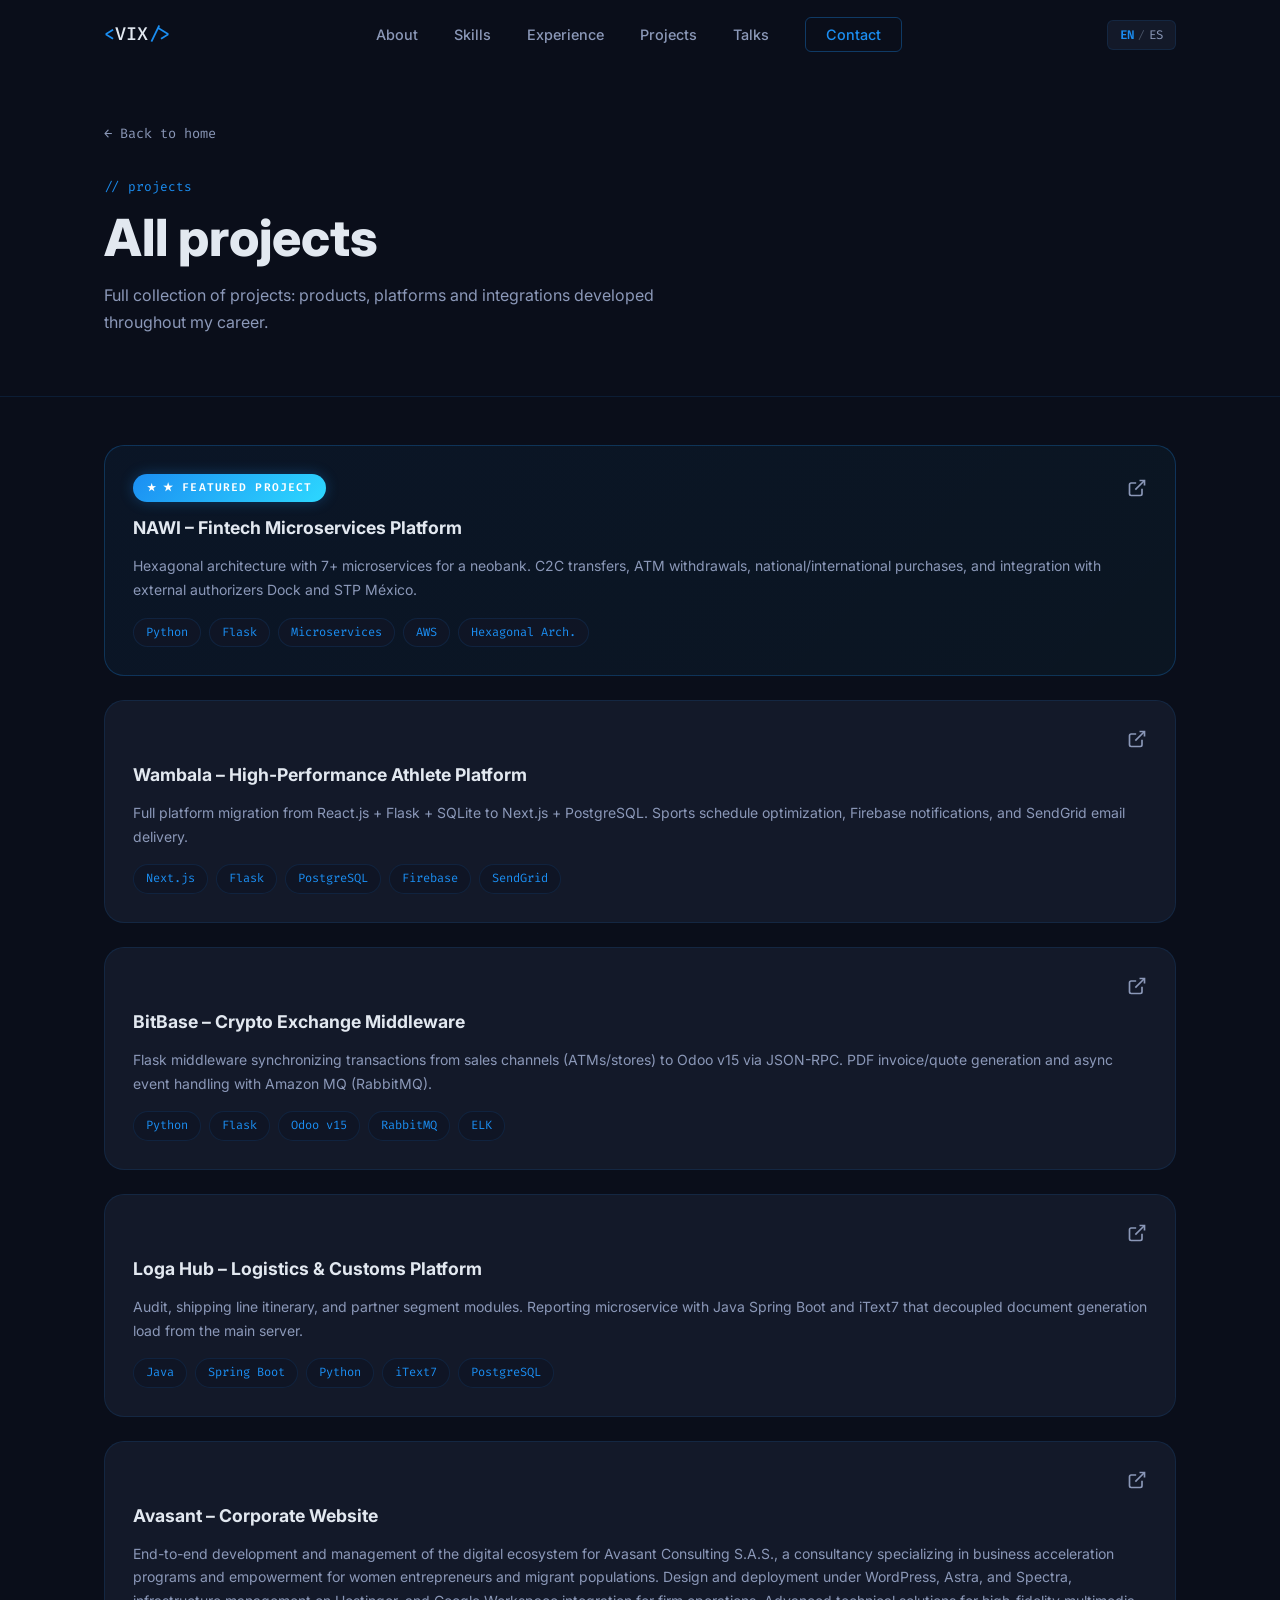
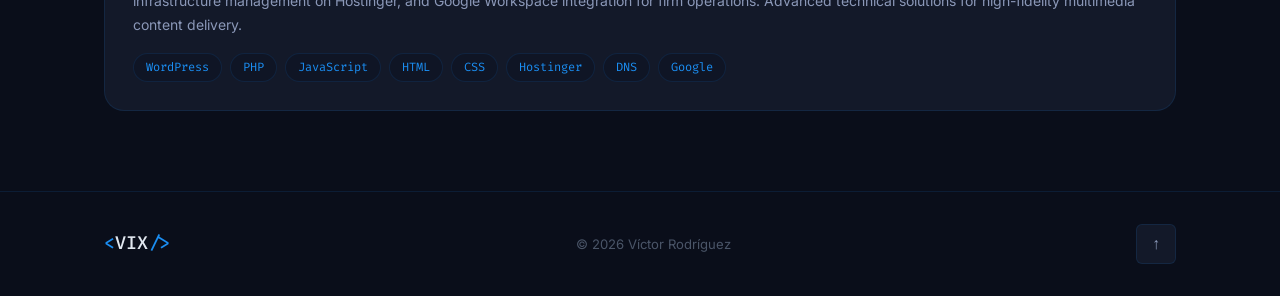
==== projects.html @ 9f574805 "add: Project - Avasant Consulting" ====
<!DOCTYPE html>
<html lang="es">
<head>
  <meta charset="UTF-8" />
  <meta name="viewport" content="width=device-width, initial-scale=1.0" />
  <meta name="description" content="Todos los proyectos de Víctor Rodríguez Cabrera – plataformas, integraciones y productos desarrollados a lo largo de su carrera." />
  <title>Proyectos | Víctor Rodríguez</title>
  <link rel="stylesheet" href="styles.css" />
  <link rel="preconnect" href="https://fonts.googleapis.com" />
  <link rel="preconnect" href="https://fonts.gstatic.com" crossorigin />
  <link href="https://fonts.googleapis.com/css2?family=Inter:wght@300;400;500;600;700;800&family=Fira+Code:wght@400;500&display=swap" rel="stylesheet" />
</head>
<body>

  <!-- ═══════════════════════════ NAV ═══════════════════════════ -->
  <nav class="nav" id="nav">
    <div class="nav__container">
      <a href="index.html" class="nav__logo">
        <span class="nav__logo-bracket">&lt;</span>VIX<span class="nav__logo-bracket">/&gt;</span>
      </a>
      <ul class="nav__links" id="navLinks">
        <li><a href="index.html#about"      class="nav__link" data-i18n="nav.about">Sobre mí</a></li>
        <li><a href="index.html#skills"     class="nav__link" data-i18n="nav.skills">Habilidades</a></li>
        <li><a href="index.html#experience" class="nav__link" data-i18n="nav.experience">Experiencia</a></li>
        <li><a href="index.html#projects"   class="nav__link" data-i18n="nav.projects">Proyectos</a></li>
        <li><a href="talks.html"            class="nav__link" data-i18n="nav.talks">Charlas</a></li>
        <li><a href="index.html#contact"    class="nav__link nav__link--cta" data-i18n="nav.contact">Contacto</a></li>
      </ul>
      <div class="nav__right">
        <button class="lang-switcher" id="langSwitcher" aria-label="Switch language">
          <span class="lang-current">ES</span>
          <span class="lang-divider">/</span>
          <span class="lang-alt">EN</span>
        </button>
        <button class="nav__toggle" id="navToggle" aria-label="Toggle menu">
          <span></span><span></span><span></span>
        </button>
      </div>
    </div>
  </nav>

  <!-- ═══════════════════════════ HERO ═══════════════════════════ -->
  <section class="projects-hero">
    <div class="container">
      <a href="index.html" class="projects-hero__back" data-i18n="projects.back">← Volver al inicio</a>
      <span class="projects-hero__tag" data-i18n="projects.tag">// proyectos</span>
      <h1 class="projects-hero__title" data-i18n="projects.page_title">Todos los proyectos</h1>
      <p class="projects-hero__subtitle" data-i18n="projects.page_subtitle">
        Colección completa de proyectos: productos, plataformas e integraciones desarrollados a lo largo de mi carrera.
      </p>
    </div>
  </section>

  <!-- ═══════════════════════════ PROJECTS GRID ═══════════════════════════ -->
  <main>
    <div class="container">
      <!-- Rendered by i18n.js — no data-limit means all projects are shown -->
      <div class="projects-all__grid" id="projectsGrid"></div>
    </div>
  </main>

  <!-- ═══════════════════════════ FOOTER ═══════════════════════════ -->
  <footer class="footer">
    <div class="container">
      <div class="footer__inner">
        <a href="index.html" class="nav__logo">
          <span class="nav__logo-bracket">&lt;</span>VIX<span class="nav__logo-bracket">/&gt;</span>
        </a>
        <p class="footer__copy" data-i18n="footer.copy">© 2026 Víctor Rodríguez</p>
        <button class="footer__top" id="backToTop" aria-label="Back to top">↑</button>
      </div>
    </div>
  </footer>

  <script src="i18n.js"></script>
  <script src="script.js"></script>
</body>
</html>
---- styles.css ----
/* ============================================================
   DESIGN SYSTEM – VARIABLES & ADDITIONS (i18n + certs)
   ============================================================ */
:root {
  --color-bg: #0a0e1a;
  --color-bg-2: #0f1525;
  --color-bg-card: #131929;
  --color-bg-card-hover: #172035;
  --color-border: rgba(27, 142, 242, 0.12);
  --color-border-hover: rgba(27, 142, 242, 0.35);

  --color-primary: #1b8ef2;
  --color-primary-dim: rgba(27, 142, 242, 0.15);
  --color-primary-glow: rgba(27, 142, 242, 0.3);
  --color-accent: #2dd8ff;
  --color-accent-2: #34d399;

  --color-text: #e2e8f0;
  --color-text-muted: #8b98b8;
  --color-text-faint: #4a5568;

  --font-sans: 'Inter', system-ui, -apple-system, sans-serif;
  --font-mono: 'Fira Code', 'Cascadia Code', monospace;

  --radius-sm: 6px;
  --radius-md: 12px;
  --radius-lg: 20px;
  --radius-xl: 28px;

  --shadow-card: 0 4px 24px rgba(0, 0, 0, 0.4);
  --shadow-glow: 0 0 40px rgba(27, 142, 242, 0.15);
  --shadow-glow-accent: 0 0 60px rgba(45, 216, 255, 0.12);

  --transition: 0.3s cubic-bezier(0.4, 0, 0.2, 1);
  --transition-slow: 0.6s cubic-bezier(0.4, 0, 0.2, 1);
}

/* ============================================================
   RESET & BASE
   ============================================================ */
*, *::before, *::after {
  box-sizing: border-box;
  margin: 0;
  padding: 0;
}

html {
  scroll-behavior: smooth;
  font-size: 16px;
}

body {
  font-family: var(--font-sans);
  background-color: var(--color-bg);
  color: var(--color-text);
  line-height: 1.6;
  overflow-x: hidden;
  -webkit-font-smoothing: antialiased;
}

a {
  color: inherit;
  text-decoration: none;
}

ul {
  list-style: none;
}

img {
  max-width: 100%;
  display: block;
}

/* ============================================================
   SCROLLBAR
   ============================================================ */
::-webkit-scrollbar {
  width: 6px;
}
::-webkit-scrollbar-track {
  background: var(--color-bg);
}
::-webkit-scrollbar-thumb {
  background: var(--color-primary);
  border-radius: 3px;
}

/* ============================================================
   LAYOUT
   ============================================================ */
.container {
  max-width: 1120px;
  margin: 0 auto;
  padding: 0 24px;
}

section {
  padding: 100px 0;
}

/* ============================================================
   REVEAL ANIMATION
   ============================================================ */
.reveal {
  opacity: 0;
  transform: translateY(28px);
  transition: opacity 0.7s ease, transform 0.7s ease;
}

.reveal.visible {
  opacity: 1;
  transform: translateY(0);
}

/* ============================================================
   BUTTONS
   ============================================================ */
.btn {
  display: inline-flex;
  align-items: center;
  gap: 8px;
  padding: 13px 28px;
  border-radius: var(--radius-md);
  font-size: 0.9rem;
  font-weight: 600;
  font-family: var(--font-sans);
  cursor: pointer;
  border: none;
  transition: var(--transition);
  letter-spacing: 0.02em;
}

.btn--primary {
  background: var(--color-primary);
  color: #fff;
  box-shadow: 0 0 20px var(--color-primary-glow);
}
.btn--primary:hover {
  background: #4babf8;
  box-shadow: 0 0 32px rgba(27, 142, 242, 0.45);
  transform: translateY(-2px);
}

.btn--ghost {
  background: transparent;
  color: var(--color-primary);
  border: 1.5px solid var(--color-border-hover);
}
.btn--ghost:hover {
  background: var(--color-primary-dim);
  border-color: var(--color-primary);
  transform: translateY(-2px);
}

.btn--outline {
  background: transparent;
  color: var(--color-text);
  border: 1.5px solid var(--color-border);
  margin-top: 24px;
}
.btn--outline:hover {
  border-color: var(--color-primary);
  color: var(--color-primary);
  transform: translateY(-2px);
}

.btn--full {
  width: 100%;
  justify-content: center;
}

/* ============================================================
   SECTION HEADER
   ============================================================ */
.section-header {
  text-align: center;
  margin-bottom: 64px;
}

.section-header--left {
  text-align: left;
}

.section-tag {
  font-family: var(--font-mono);
  font-size: 0.85rem;
  color: var(--color-primary);
  letter-spacing: 0.05em;
  display: block;
  margin-bottom: 12px;
}

.section-title {
  font-size: clamp(2rem, 4vw, 2.8rem);
  font-weight: 800;
  color: var(--color-text);
  line-height: 1.2;
}

/* ============================================================
   NAV
   ============================================================ */
.nav {
  position: fixed;
  top: 0;
  left: 0;
  right: 0;
  z-index: 1000;
  padding: 20px 0;
  transition: var(--transition);
}

.nav.scrolled {
  background: rgba(10, 14, 26, 0.85);
  backdrop-filter: blur(16px);
  -webkit-backdrop-filter: blur(16px);
  border-bottom: 1px solid var(--color-border);
  padding: 14px 0;
}

.nav__container {
  max-width: 1120px;
  margin: 0 auto;
  padding: 0 24px;
  display: flex;
  align-items: center;
  justify-content: space-between;
}

.nav__logo {
  font-family: var(--font-mono);
  font-size: 1.15rem;
  font-weight: 500;
  color: var(--color-text);
  transition: color var(--transition);
}
.nav__logo:hover { color: var(--color-primary); }

.nav__logo-bracket {
  color: var(--color-primary);
}

.nav__links {
  display: flex;
  align-items: center;
  gap: 36px;
}

.nav__link {
  font-size: 0.9rem;
  font-weight: 500;
  color: var(--color-text-muted);
  transition: color var(--transition);
  position: relative;
}

.nav__link::after {
  content: '';
  position: absolute;
  bottom: -4px;
  left: 0;
  width: 0;
  height: 2px;
  background: var(--color-primary);
  border-radius: 2px;
  transition: width var(--transition);
}

.nav__link:hover,
.nav__link.active {
  color: var(--color-text);
}

.nav__link:hover::after,
.nav__link.active::after {
  width: 100%;
}

.nav__link--cta {
  padding: 8px 20px;
  border: 1.5px solid var(--color-border-hover);
  border-radius: var(--radius-sm);
  color: var(--color-primary) !important;
}
.nav__link--cta::after { display: none; }
.nav__link--cta:hover {
  background: var(--color-primary-dim);
}

.nav__toggle {
  display: none;
  flex-direction: column;
  gap: 5px;
  background: transparent;
  border: none;
  cursor: pointer;
  padding: 4px;
}
.nav__toggle span {
  display: block;
  width: 24px;
  height: 2px;
  background: var(--color-text);
  border-radius: 2px;
  transition: var(--transition);
}

/* ============================================================
   HERO
   ============================================================ */
.hero {
  min-height: 100vh;
  display: flex;
  align-items: center;
  justify-content: center;
  position: relative;
  padding: 120px 24px 80px;
  overflow: hidden;
}

.hero__bg {
  position: absolute;
  inset: 0;
  pointer-events: none;
  overflow: hidden;
}

.hero__grid {
  position: absolute;
  inset: 0;
  background-image:
    linear-gradient(rgba(27, 142, 242, 0.04) 1px, transparent 1px),
    linear-gradient(90deg, rgba(27, 142, 242, 0.04) 1px, transparent 1px);
  background-size: 60px 60px;
  mask-image: radial-gradient(ellipse 80% 80% at 50% 50%, black, transparent);
}

.hero__blob {
  position: absolute;
  border-radius: 50%;
  filter: blur(80px);
  opacity: 0.25;
}

.hero__blob--1 {
  width: 600px;
  height: 600px;
  background: radial-gradient(circle, #1b8ef2, transparent);
  top: -150px;
  right: -100px;
  animation: float 8s ease-in-out infinite;
}

.hero__blob--2 {
  width: 400px;
  height: 400px;
  background: radial-gradient(circle, #2dd8ff, transparent);
  bottom: -100px;
  left: -80px;
  animation: float 10s ease-in-out infinite reverse;
}

@keyframes float {
  0%, 100% { transform: translate(0, 0); }
  50% { transform: translate(20px, -30px); }
}

.hero__container {
  position: relative;
  max-width: 780px;
  text-align: center;
  z-index: 1;
}

.hero__badge {
  display: inline-flex;
  align-items: center;
  gap: 8px;
  padding: 8px 18px;
  background: rgba(52, 211, 153, 0.08);
  border: 1px solid rgba(52, 211, 153, 0.25);
  border-radius: 100px;
  font-size: 0.82rem;
  font-weight: 500;
  color: var(--color-accent-2);
  margin-bottom: 28px;
  transition-delay: 0.1s;
}

.hero__badge-dot {
  width: 7px;
  height: 7px;
  background: var(--color-accent-2);
  border-radius: 50%;
  animation: pulse 2s ease infinite;
}

@keyframes pulse {
  0%, 100% { opacity: 1; transform: scale(1); }
  50% { opacity: 0.6; transform: scale(0.85); }
}

.hero__title {
  font-size: clamp(2.4rem, 6vw, 4.2rem);
  font-weight: 800;
  line-height: 1.15;
  color: var(--color-text);
  margin-bottom: 24px;
  transition-delay: 0.15s;
}

.hero__name {
  color: #ffffff;
}

.hero__title-highlight {
  color: var(--color-primary);
  font-size: clamp(1.3rem, 3vw, 2rem);
  font-weight: 600;
  display: block;
  margin-top: 4px;
}

.hero__subtitle {
  font-size: clamp(1rem, 2vw, 1.2rem);
  color: var(--color-text-muted);
  max-width: 580px;
  margin: 0 auto 36px;
  line-height: 1.7;
  transition-delay: 0.2s;
}

.hero__subtitle strong {
  color: var(--color-text);
}

.hero__actions {
  display: flex;
  gap: 16px;
  justify-content: center;
  flex-wrap: wrap;
  margin-bottom: 60px;
  transition-delay: 0.25s;
}

.hero__stats {
  display: flex;
  align-items: center;
  justify-content: center;
  gap: 32px;
  flex-wrap: wrap;
  transition-delay: 0.3s;
  padding: 28px 40px;
  background: var(--color-bg-card);
  border: 1px solid var(--color-border);
  border-radius: var(--radius-lg);
}

.hero__stat {
  text-align: center;
}

.hero__stat-number {
  display: block;
  font-size: 2rem;
  font-weight: 800;
  color: var(--color-primary);
  line-height: 1;
  margin-bottom: 6px;
}

.hero__stat-plus {
  font-size: 1.2rem;
  color: var(--color-accent);
}

.hero__stat-label {
  font-size: 0.78rem;
  color: var(--color-text-muted);
  text-transform: uppercase;
  letter-spacing: 0.06em;
}

.hero__stat-divider {
  width: 1px;
  height: 44px;
  background: var(--color-border);
}

.hero__scroll {
  position: absolute;
  bottom: 32px;
  left: 50%;
  transform: translateX(-50%);
  display: flex;
  flex-direction: column;
  align-items: center;
  gap: 8px;
  font-size: 0.72rem;
  color: var(--color-text-faint);
  text-transform: uppercase;
  letter-spacing: 0.1em;
  animation: fadeInUp 1s 1s ease both;
}

.hero__scroll-line {
  width: 1px;
  height: 40px;
  background: linear-gradient(to bottom, var(--color-text-faint), transparent);
  animation: scrollLine 2s 1.5s ease-in-out infinite;
}

@keyframes scrollLine {
  0% { transform: scaleY(0); transform-origin: top; }
  50% { transform: scaleY(1); transform-origin: top; }
  51% { transform: scaleY(1); transform-origin: bottom; }
  100% { transform: scaleY(0); transform-origin: bottom; }
}

@keyframes fadeInUp {
  from { opacity: 0; transform: translateX(-50%) translateY(16px); }
  to { opacity: 1; transform: translateX(-50%) translateY(0); }
}

/* ============================================================
   ABOUT
   ============================================================ */
.about {
  background: var(--color-bg-2);
}

.about__grid {
  display: grid;
  grid-template-columns: 1fr 2fr;
  gap: 80px;
  align-items: start;
}

.about__image-wrapper {
  display: flex;
  flex-direction: column;
  align-items: center;
  gap: 20px;
}

.about__image-frame {
  position: relative;
  width: 220px;
  height: 220px;
}

.about__avatar {
  width: 100%;
  height: 100%;
  border-radius: var(--radius-xl);
  background: linear-gradient(135deg, var(--color-primary), var(--color-accent));
  display: flex;
  align-items: center;
  justify-content: center;
  font-size: 3rem;
  font-weight: 800;
  color: #fff;
  letter-spacing: -0.02em;
  position: relative;
  z-index: 1;
}

.about__image-decoration {
  position: absolute;
  inset: -8px;
  border-radius: calc(var(--radius-xl) + 8px);
  border: 2px solid var(--color-border-hover);
  z-index: 0;
}

.about__avatar--photo {
  padding: 0;
  background: none;
  overflow: hidden;
}

.about__avatar--photo img {
  width: 100%;
  height: 100%;
  object-fit: cover;
  object-position: center top;
  border-radius: var(--radius-xl);
  display: block;
}

.about__tech-stack {
  display: flex;
  flex-wrap: wrap;
  gap: 8px;
  justify-content: center;
}

.tech-pill {
  padding: 5px 14px;
  background: var(--color-primary-dim);
  border: 1px solid var(--color-border-hover);
  border-radius: 100px;
  font-size: 0.78rem;
  font-family: var(--font-mono);
  color: var(--color-primary);
}

.about__content {
  transition-delay: 0.15s;
}

.about__text {
  color: var(--color-text-muted);
  margin-bottom: 18px;
  font-size: 1rem;
  line-height: 1.8;
}

.about__text strong {
  color: var(--color-text);
}

.about__facts {
  margin-top: 28px;
  display: flex;
  flex-direction: column;
  gap: 12px;
}

.about__fact {
  display: flex;
  align-items: center;
  gap: 12px;
  font-size: 0.9rem;
  color: var(--color-text-muted);
}

.about__fact-icon {
  font-size: 1rem;
  flex-shrink: 0;
}

/* ============================================================
   SKILLS
   ============================================================ */
.skills__grid {
  display: grid;
  grid-template-columns: repeat(auto-fit, minmax(250px, 1fr));
  gap: 24px;
}

.skill-card {
  background: var(--color-bg-card);
  border: 1px solid var(--color-border);
  border-radius: var(--radius-lg);
  padding: 32px 28px;
  transition: var(--transition);
  position: relative;
  overflow: hidden;
}

.skill-card::before {
  content: '';
  position: absolute;
  top: 0;
  left: 0;
  right: 0;
  height: 2px;
  background: linear-gradient(90deg, var(--color-primary), var(--color-accent));
  opacity: 0;
  transition: opacity var(--transition);
}

.skill-card:hover {
  border-color: var(--color-border-hover);
  background: var(--color-bg-card-hover);
  transform: translateY(-4px);
  box-shadow: var(--shadow-card);
}

.skill-card:hover::before {
  opacity: 1;
}

.skill-card:nth-child(2) { transition-delay: 0.1s; }
.skill-card:nth-child(3) { transition-delay: 0.2s; }
.skill-card:nth-child(4) { transition-delay: 0.3s; }

.skill-card__icon {
  font-size: 2rem;
  margin-bottom: 16px;
}

.skill-card__title {
  font-size: 1.05rem;
  font-weight: 700;
  color: var(--color-text);
  margin-bottom: 16px;
}

.skill-card__list {
  list-style: none;
  display: flex;
  flex-direction: column;
  gap: 10px;
}

.skill-card__list li {
  font-size: 0.875rem;
  color: var(--color-text-muted);
  font-family: var(--font-mono);
  padding-left: 14px;
  position: relative;
}

.skill-card__list li::before {
  content: '▸';
  position: absolute;
  left: 0;
  color: var(--color-primary);
  font-size: 0.75rem;
}

/* ============================================================
   EXPERIENCE / TIMELINE
   ============================================================ */
.experience {
  background: var(--color-bg-2);
}

.timeline {
  position: relative;
  padding-left: 48px;
}

.timeline::before {
  content: '';
  position: absolute;
  left: 8px;
  top: 12px;
  bottom: 12px;
  width: 2px;
  background: linear-gradient(to bottom, var(--color-primary), var(--color-accent), transparent);
}

.timeline__item {
  position: relative;
  margin-bottom: 48px;
}

.timeline__item:last-child {
  margin-bottom: 0;
}

.timeline__marker {
  position: absolute;
  left: -44px;
  top: 20px;
}

.timeline__dot {
  width: 16px;
  height: 16px;
  background: var(--color-bg-2);
  border: 2.5px solid var(--color-primary);
  border-radius: 50%;
  box-shadow: 0 0 12px var(--color-primary-glow);
  transition: var(--transition);
}

.timeline__item:hover .timeline__dot {
  background: var(--color-primary);
  transform: scale(1.2);
}

.timeline__card {
  background: var(--color-bg-card);
  border: 1px solid var(--color-border);
  border-radius: var(--radius-lg);
  padding: 28px 32px;
  transition: var(--transition);
}

.timeline__card:hover {
  border-color: var(--color-border-hover);
  box-shadow: var(--shadow-card);
}

/* Collapsible toggle button */
.timeline__toggle {
  display: block;
  width: 100%;
  background: none;
  border: none;
  padding: 0;
  cursor: pointer;
  text-align: left;
  color: inherit;
}

.timeline__toggle:focus-visible {
  outline: 2px solid var(--color-primary);
  outline-offset: 4px;
  border-radius: var(--radius-md);
}

.timeline__header {
  display: flex;
  justify-content: space-between;
  align-items: flex-start;
  gap: 16px;
  flex-wrap: wrap;
}

.timeline__header-right {
  display: flex;
  align-items: center;
  gap: 10px;
  flex-shrink: 0;
}

.timeline__chevron {
  width: 18px;
  height: 18px;
  color: var(--color-text-muted);
  transition: transform 0.3s ease, color 0.2s ease;
  flex-shrink: 0;
}

.timeline__toggle[aria-expanded="false"] .timeline__chevron {
  transform: rotate(-90deg);
}

.timeline__toggle:hover .timeline__chevron {
  color: var(--color-primary);
}

/* Collapsible body */
.timeline__body {
  overflow: hidden;
  transition: max-height 0.35s ease;
}

.timeline__body-inner {
  padding-top: 20px;
}

.timeline__role {
  font-size: 1.1rem;
  font-weight: 700;
  color: var(--color-text);
  margin-bottom: 4px;
}

.timeline__company {
  font-size: 0.875rem;
  color: var(--color-primary);
}

.timeline__period {
  font-size: 0.8rem;
  font-family: var(--font-mono);
  color: var(--color-text-muted);
  white-space: nowrap;
  padding: 4px 12px;
  background: var(--color-primary-dim);
  border-radius: 100px;
  border: 1px solid var(--color-border-hover);
}

.timeline__achievements {
  list-style: none;
  display: flex;
  flex-direction: column;
  gap: 10px;
  margin-bottom: 20px;
}

.timeline__achievements li {
  font-size: 0.9rem;
  color: var(--color-text-muted);
  padding-left: 18px;
  position: relative;
  line-height: 1.6;
}

.timeline__achievements li::before {
  content: '→';
  position: absolute;
  left: 0;
  color: var(--color-accent-2);
}

.timeline__achievements strong {
  color: var(--color-text);
}

.timeline__tags {
  display: flex;
  flex-wrap: wrap;
  gap: 8px;
}

.timeline__tags span {
  padding: 4px 12px;
  background: var(--color-bg-2);
  border: 1px solid var(--color-border);
  border-radius: 100px;
  font-size: 0.75rem;
  font-family: var(--font-mono);
  color: var(--color-text-muted);
}

/* ============================================================
   PROJECTS
   ============================================================ */
.projects__grid {
  display: grid;
  grid-template-columns: 1fr;
  gap: 24px;
}

.projects__cta {
  margin-top: 48px;
  text-align: center;
}

/* Projects page hero */
.projects-hero {
  padding: 120px 0 60px;
  border-bottom: 1px solid var(--color-border);
}

.projects-hero__back {
  display: inline-flex;
  align-items: center;
  gap: 6px;
  font-size: 0.85rem;
  color: var(--color-text-muted);
  font-family: var(--font-mono);
  margin-bottom: 32px;
  transition: color var(--transition);
}

.projects-hero__back:hover { color: var(--color-primary); }

.projects-hero__tag {
  font-family: var(--font-mono);
  font-size: 0.8rem;
  color: var(--color-primary);
  display: block;
  margin-bottom: 12px;
}

.projects-hero__title {
  font-size: clamp(2rem, 5vw, 3.2rem);
  font-weight: 800;
  color: var(--color-text);
  line-height: 1.1;
  margin-bottom: 16px;
}

.projects-hero__subtitle {
  font-size: 1rem;
  color: var(--color-text-muted);
  max-width: 620px;
  line-height: 1.7;
}

.projects-all__grid {
  display: grid;
  grid-template-columns: 1fr;
  gap: 24px;
  padding: 48px 0 80px;
}

.project-card {
  background: var(--color-bg-card);
  border: 1px solid var(--color-border);
  border-radius: var(--radius-lg);
  padding: 28px;
  transition: var(--transition);
  display: flex;
  flex-direction: column;
  gap: 12px;
}

.project-card:hover {
  border-color: var(--color-border-hover);
  background: var(--color-bg-card-hover);
  transform: translateY(-4px);
  box-shadow: var(--shadow-card), var(--shadow-glow);
}

.project-card--featured {
  grid-column: span 1;
  background: linear-gradient(135deg, rgba(27, 142, 242, 0.06), rgba(45, 216, 255, 0.04));
  border-color: rgba(27, 142, 242, 0.25);
}

.project-card--featured:hover {
  box-shadow: var(--shadow-card), var(--shadow-glow), var(--shadow-glow-accent);
}

.project-card__top {
  display: flex;
  justify-content: space-between;
  align-items: center;
}

.project-card__label {
  display: inline-flex;
  align-items: center;
  gap: 6px;
  font-family: var(--font-mono);
  font-size: 0.7rem;
  font-weight: 600;
  color: #fff;
  text-transform: uppercase;
  letter-spacing: 0.1em;
  background: linear-gradient(135deg, var(--color-primary), var(--color-accent));
  padding: 5px 14px;
  border-radius: 100px;
  box-shadow: 0 0 14px var(--color-primary-glow);
}

.project-card__label::before {
  content: '★';
  font-size: 0.65rem;
}

.project-card__links {
  display: flex;
  gap: 12px;
  margin-left: auto;
}

.project-card__links a {
  color: var(--color-text-muted);
  transition: color var(--transition);
  display: flex;
  align-items: center;
}

.project-card__links a:hover {
  color: var(--color-primary);
}

.project-card__links svg {
  width: 20px;
  height: 20px;
}

.project-card__title {
  font-size: 1.1rem;
  font-weight: 700;
  color: var(--color-text);
}

.project-card__desc {
  font-size: 0.875rem;
  color: var(--color-text-muted);
  line-height: 1.7;
  flex: 1;
}

.project-card__tech {
  display: flex;
  flex-wrap: wrap;
  gap: 8px;
  margin-top: 4px;
}

.project-card__tech span {
  padding: 4px 12px;
  background: var(--color-bg-2);
  border: 1px solid var(--color-border);
  border-radius: 100px;
  font-size: 0.75rem;
  font-family: var(--font-mono);
  color: var(--color-primary);
}

.project-card:nth-child(2) { transition-delay: 0.1s; }
.project-card:nth-child(3) { transition-delay: 0.15s; }
.project-card:nth-child(4) { transition-delay: 0.2s; }

/* ============================================================
   CONTACT
   ============================================================ */
.contact {
  background: var(--color-bg-2);
}

.contact__inner {
  max-width: 920px;
  margin: 0 auto;
}

.contact__text {
  color: var(--color-text-muted);
  font-size: 1.05rem;
  margin-bottom: 48px;
  line-height: 1.7;
}

.contact__channels {
  display: grid;
  grid-template-columns: 1fr 1fr;
  gap: 20px;
  max-width: 680px;
}

/* Form */
.contact__form {
  display: flex;
  flex-direction: column;
  gap: 20px;
}

.form-group {
  display: flex;
  flex-direction: column;
  gap: 8px;
}

.form-group label {
  font-size: 0.85rem;
  font-weight: 500;
  color: var(--color-text-muted);
}

.form-group input,
.form-group textarea {
  background: var(--color-bg-card);
  border: 1px solid var(--color-border);
  border-radius: var(--radius-md);
  padding: 13px 16px;
  font-size: 0.9rem;
  font-family: var(--font-sans);
  color: var(--color-text);
  outline: none;
  transition: border-color var(--transition), box-shadow var(--transition);
  resize: none;
}

.form-group input::placeholder,
.form-group textarea::placeholder {
  color: var(--color-text-faint);
}

.form-group input:focus,
.form-group textarea:focus {
  border-color: var(--color-primary);
  box-shadow: 0 0 0 3px var(--color-primary-dim);
}

/* Contact info — kept for future use if form is re-enabled */
.contact__info {
  display: flex;
  flex-direction: column;
  gap: 20px;
}

.contact__link {
  display: flex;
  align-items: center;
  gap: 16px;
  padding: 18px 20px;
  background: var(--color-bg-card);
  border: 1px solid var(--color-border);
  border-radius: var(--radius-md);
  transition: var(--transition);
}

.contact__link:hover {
  border-color: var(--color-primary);
  background: var(--color-bg-card-hover);
  transform: translateX(4px);
}

.contact__link-icon {
  width: 42px;
  height: 42px;
  display: flex;
  align-items: center;
  justify-content: center;
  background: var(--color-primary-dim);
  border-radius: var(--radius-sm);
  flex-shrink: 0;
}

.contact__link-icon svg {
  width: 20px;
  height: 20px;
  stroke: var(--color-primary);
}

.contact__link-label {
  display: block;
  font-size: 0.75rem;
  text-transform: uppercase;
  letter-spacing: 0.06em;
  color: var(--color-text-muted);
  margin-bottom: 2px;
}

.contact__link-value {
  display: block;
  font-size: 0.9rem;
  color: var(--color-text);
  font-weight: 500;
}

/* ============================================================
   FOOTER
   ============================================================ */
.footer {
  border-top: 1px solid var(--color-border);
  padding: 32px 0;
}

.footer__inner {
  display: flex;
  align-items: center;
  justify-content: space-between;
  gap: 16px;
}

.footer__copy {
  font-size: 0.82rem;
  color: var(--color-text-faint);
}

.footer__top {
  width: 40px;
  height: 40px;
  border-radius: var(--radius-sm);
  background: var(--color-bg-card);
  border: 1px solid var(--color-border);
  color: var(--color-text-muted);
  font-size: 1rem;
  cursor: pointer;
  transition: var(--transition);
  display: flex;
  align-items: center;
  justify-content: center;
}

.footer__top:hover {
  border-color: var(--color-primary);
  color: var(--color-primary);
  transform: translateY(-2px);
}

/* ============================================================
   RESPONSIVE
   ============================================================ */
@media (max-width: 900px) {
  .about__grid {
    grid-template-columns: 1fr;
    gap: 40px;
  }
  .about__image-wrapper {
    flex-direction: row;
    gap: 24px;
    align-items: center;
  }
  .projects__grid {
    grid-template-columns: 1fr;
  }
  .contact__channels {
    grid-template-columns: 1fr;
  }
  .hero__stats {
    gap: 20px;
    padding: 20px 24px;
  }
}

@media (max-width: 768px) {
  section {
    padding: 72px 0;
  }
  .nav__links {
    position: fixed;
    top: 0;
    right: -100%;
    width: 80%;
    max-width: 320px;
    height: 100vh;
    flex-direction: column;
    gap: 0;
    background: var(--color-bg-2);
    border-left: 1px solid var(--color-border);
    padding: 80px 32px 32px;
    transition: right var(--transition-slow);
    z-index: 999;
    align-items: flex-start;
  }
  .nav__links.open {
    right: 0;
  }
  .nav__links li {
    width: 100%;
  }
  .nav__link {
    display: block;
    padding: 14px 0;
    font-size: 1rem;
    border-bottom: 1px solid var(--color-border);
  }
  .nav__link--cta {
    margin-top: 16px;
    border: 1.5px solid var(--color-border-hover) !important;
    border-radius: var(--radius-sm) !important;
    text-align: center;
  }
  .nav__toggle {
    display: flex;
    z-index: 1001;
  }
  .nav__toggle.active span:nth-child(1) {
    transform: translateY(7px) rotate(45deg);
  }
  .nav__toggle.active span:nth-child(2) {
    opacity: 0;
  }
  .nav__toggle.active span:nth-child(3) {
    transform: translateY(-7px) rotate(-45deg);
  }
  .timeline {
    padding-left: 32px;
  }
  .timeline__header {
    flex-direction: column;
  }
  .about__image-wrapper {
    flex-direction: column;
  }
  .hero__stat-divider {
    display: none;
  }
  .hero__stats {
    gap: 16px;
  }
  .footer__inner {
    flex-direction: column;
    text-align: center;
  }
}

@media (max-width: 480px) {
  .container {
    padding: 0 16px;
  }
  .hero {
    padding: 100px 16px 72px;
  }
  .hero__stats {
    flex-direction: column;
    gap: 20px;
  }
  .hero__actions {
    flex-direction: column;
    align-items: center;
  }
  .btn {
    width: 100%;
    justify-content: center;
  }
  .timeline__card {
    padding: 20px;
  }
}

/* ============================================================
   NAV RIGHT AREA (lang switcher + hamburger)
   ============================================================ */
.nav__right {
  display: flex;
  align-items: center;
  gap: 12px;
}

/* ============================================================
   LANGUAGE SWITCHER
   ============================================================ */
.lang-switcher {
  display: flex;
  align-items: center;
  gap: 4px;
  background: var(--color-bg-card);
  border: 1px solid var(--color-border);
  border-radius: var(--radius-sm);
  padding: 6px 12px;
  cursor: pointer;
  font-family: var(--font-mono);
  font-size: 0.78rem;
  color: var(--color-text-muted);
  transition: var(--transition);
  user-select: none;
}

.lang-switcher:hover {
  border-color: var(--color-primary);
  color: var(--color-text);
}

.lang-current {
  color: var(--color-primary);
  font-weight: 600;
}

.lang-divider {
  color: var(--color-text-faint);
  font-size: 0.7rem;
}

.lang-alt {
  color: var(--color-text-muted);
}

/* ============================================================
   EXPERIENCE — TAB SWITCHER
   ============================================================ */
.exp-controls {
  display: flex;
  align-items: center;
  justify-content: space-between;
  flex-wrap: wrap;
  gap: 12px;
  margin-bottom: 44px;
}

.exp-tabs {
  display: inline-flex;
  gap: 4px;
  background: var(--color-bg-card);
  border: 1px solid var(--color-border);
  border-radius: var(--radius-md);
  padding: 4px;
}

.exp-toggle-all {
  display: inline-flex;
  align-items: center;
  gap: 7px;
  padding: 8px 18px;
  border: 1px solid var(--color-border);
  border-radius: var(--radius-md);
  background: var(--color-bg-card);
  color: var(--color-text-muted);
  font-family: var(--font-sans);
  font-size: 0.8rem;
  font-weight: 500;
  cursor: pointer;
  transition: var(--transition);
  white-space: nowrap;
}

.exp-toggle-all svg {
  width: 15px;
  height: 15px;
  flex-shrink: 0;
  transition: transform 0.3s ease;
}

.exp-toggle-all:hover {
  color: var(--color-primary);
  border-color: var(--color-primary);
  background: var(--color-primary-dim);
}

.exp-toggle-all--collapsed svg {
  transform: rotate(-180deg);
}

.exp-tab {
  padding: 10px 28px;
  border: none;
  border-radius: calc(var(--radius-md) - 4px);
  background: transparent;
  color: var(--color-text-muted);
  font-family: var(--font-sans);
  font-size: 0.875rem;
  font-weight: 500;
  cursor: pointer;
  transition: var(--transition);
  white-space: nowrap;
}

.exp-tab:hover:not(.exp-tab--active) {
  color: var(--color-text);
  background: rgba(27, 142, 242, 0.06);
}

.exp-tab--active {
  background: var(--color-primary);
  color: #fff;
  box-shadow: 0 0 18px var(--color-primary-glow);
}

/* ============================================================
   TIMELINE — location sub-label
   ============================================================ */
.timeline__location {
  color: var(--color-text-faint);
  font-size: 0.8rem;
  font-weight: 400;
}

/* ============================================================
   CERTIFICATIONS & EDUCATION SECTION
   ============================================================ */
.certs-section {
  background: var(--color-bg-2);
}

.certs-layout {
  display: grid;
  grid-template-columns: 1fr 1.6fr;
  gap: 60px;
  align-items: start;
}

.certs-col__title {
  font-size: 1.05rem;
  font-weight: 700;
  color: var(--color-text-muted);
  text-transform: uppercase;
  letter-spacing: 0.07em;
  font-family: var(--font-mono);
  margin-bottom: 24px;
  padding-bottom: 12px;
  border-bottom: 1px solid var(--color-border);
}

/* Education card */
.edu-card {
  display: flex;
  gap: 16px;
  align-items: flex-start;
  padding: 24px;
  background: var(--color-bg-card);
  border: 1px solid var(--color-border);
  border-radius: var(--radius-lg);
  transition: var(--transition);
}

.edu-card:hover {
  border-color: var(--color-border-hover);
  box-shadow: var(--shadow-card);
}

.edu-card__icon {
  font-size: 2rem;
  flex-shrink: 0;
  margin-top: 2px;
}

.edu-card__degree {
  font-size: 1rem;
  font-weight: 700;
  color: var(--color-text);
  margin-bottom: 4px;
}

.edu-card__school {
  font-size: 0.875rem;
  color: var(--color-primary);
  margin-bottom: 2px;
}

.edu-card__detail {
  font-size: 0.8rem;
  color: var(--color-text-muted);
  margin-bottom: 8px;
}

.edu-card__period {
  display: inline-block;
  font-size: 0.75rem;
  font-family: var(--font-mono);
  color: var(--color-text-muted);
  background: var(--color-primary-dim);
  border: 1px solid var(--color-border-hover);
  border-radius: 100px;
  padding: 3px 10px;
}

/* Cert grid */
.cert-grid {
  display: flex;
  flex-direction: column;
  gap: 12px;
}

.cert-card {
  display: flex;
  align-items: center;
  gap: 14px;
  padding: 16px 18px;
  background: var(--color-bg-card);
  border: 1px solid var(--color-border);
  border-radius: var(--radius-md);
  transition: var(--transition);
}

.cert-card:hover {
  border-color: var(--color-border-hover);
  background: var(--color-bg-card-hover);
  transform: translateX(4px);
}

.cert-card__icon {
  font-size: 1.4rem;
  flex-shrink: 0;
  width: 40px;
  height: 40px;
  display: flex;
  align-items: center;
  justify-content: center;
}

.cert-logo {
  width: 36px;
  height: 36px;
  object-fit: contain;
  border-radius: 6px;
  background: #fff;
  padding: 4px;
  box-shadow: 0 1px 4px rgba(0,0,0,0.25);
}

.cert-card__name {
  font-size: 0.875rem;
  font-weight: 600;
  color: var(--color-text);
  line-height: 1.3;
  margin-bottom: 3px;
}

.cert-card__meta {
  font-size: 0.75rem;
  font-family: var(--font-mono);
  color: var(--color-text-muted);
}

/* Responsive certs */
@media (max-width: 900px) {
  .certs-layout {
    grid-template-columns: 1fr;
    gap: 40px;
  }
}

/* ============================================================
   ABOUT — facts with HTML content
   ============================================================ */
.about__fact {
  display: block;
  font-size: 0.9rem;
  color: var(--color-text-muted);
  padding: 8px 0;
  border-bottom: 1px solid var(--color-border);
  line-height: 1.5;
}

.about__fact:last-child {
  border-bottom: none;
}

/* ============================================================
   TALKS TEASER — index.html section
   ============================================================ */
.talks-teaser {
  padding: 100px 0;
}

.talks-teaser__body {
  display: flex;
  flex-direction: column;
  gap: 40px;
  max-width: 720px;
}

.talks-teaser__desc {
  font-size: 1.05rem;
  color: var(--color-text-muted);
  line-height: 1.8;
}

.talks-teaser__stats {
  display: flex;
  gap: 48px;
  flex-wrap: wrap;
}

.talks-teaser__stat {
  display: flex;
  flex-direction: column;
  gap: 4px;
}

.talks-teaser__stat-num {
  font-size: 2.4rem;
  font-weight: 800;
  color: var(--color-primary);
  line-height: 1;
}

.talks-teaser__stat-label {
  font-size: 0.8rem;
  color: var(--color-text-muted);
  font-family: var(--font-mono);
  text-transform: uppercase;
  letter-spacing: 0.06em;
}

/* ============================================================
   TALKS PAGE — talks.html
   ============================================================ */
.talks-page {
  min-height: 100vh;
  background: var(--color-bg);
}

.talks-hero {
  padding: 120px 0 60px;
  border-bottom: 1px solid var(--color-border);
}

.talks-hero__back {
  display: inline-flex;
  align-items: center;
  gap: 6px;
  font-size: 0.85rem;
  color: var(--color-text-muted);
  font-family: var(--font-mono);
  margin-bottom: 32px;
  transition: color var(--transition);
}

.talks-hero__back:hover {
  color: var(--color-primary);
}

.talks-hero__tag {
  font-family: var(--font-mono);
  font-size: 0.8rem;
  color: var(--color-primary);
  display: block;
  margin-bottom: 12px;
}

.talks-hero__title {
  font-size: clamp(2rem, 5vw, 3.2rem);
  font-weight: 800;
  color: var(--color-text);
  line-height: 1.1;
  margin-bottom: 16px;
}

.talks-hero__subtitle {
  font-size: 1rem;
  color: var(--color-text-muted);
  max-width: 620px;
  line-height: 1.7;
}

/* Filter bar */
.talks-filters {
  padding: 32px 0;
  display: flex;
  gap: 8px;
  flex-wrap: wrap;
  align-items: center;
}

.talks-filter-btn {
  padding: 8px 20px;
  border: 1px solid var(--color-border);
  border-radius: 100px;
  background: transparent;
  color: var(--color-text-muted);
  font-family: var(--font-sans);
  font-size: 0.85rem;
  font-weight: 500;
  cursor: pointer;
  transition: var(--transition);
}

.talks-filter-btn:hover {
  border-color: var(--color-primary);
  color: var(--color-primary);
}

.talks-filter-btn.active {
  background: var(--color-primary);
  border-color: var(--color-primary);
  color: #fff;
  box-shadow: 0 0 16px var(--color-primary-glow);
}

/* Talks grid */
.talks-grid {
  display: flex;
  flex-direction: column;
  gap: 20px;
  padding-bottom: 80px;
}

/* Talk card — horizontal layout */
.talk-card {
  background: var(--color-bg-card);
  border: 1px solid var(--color-border);
  border-radius: var(--radius-lg);
  overflow: hidden;
  display: flex;
  flex-direction: row;
  transition: var(--transition);
}

.talk-card:hover {
  border-color: var(--color-border-hover);
  box-shadow: var(--shadow-card);
}

/* Thumbnail — left column */
.talk-card__thumbnail {
  position: relative;
  width: 280px;
  flex-shrink: 0;
  overflow: hidden;
}

.talk-card__thumbnail img {
  width: 100%;
  height: 100%;
  object-fit: cover;
  transition: transform 0.4s ease;
  display: block;
}

.talk-card:hover .talk-card__thumbnail img {
  transform: scale(1.04);
}

.talk-card__play {
  position: absolute;
  inset: 0;
  display: flex;
  align-items: center;
  justify-content: center;
  background: rgba(0, 0, 0, 0.4);
  opacity: 0;
  transition: opacity 0.3s ease;
}

.talk-card:hover .talk-card__play {
  opacity: 1;
}

.talk-card__play svg {
  width: 56px;
  height: 56px;
  filter: drop-shadow(0 2px 10px rgba(0,0,0,0.6));
}

/* Body — right column */
.talk-card__body {
  padding: 28px 32px;
  display: flex;
  flex-direction: column;
  gap: 14px;
  flex: 1;
  min-width: 0;
}

.talk-card__header {
  display: flex;
  justify-content: space-between;
  align-items: flex-start;
  gap: 12px;
}

.talk-card__badge {
  display: inline-flex;
  align-items: center;
  gap: 6px;
  padding: 4px 12px;
  border-radius: 100px;
  font-size: 0.72rem;
  font-family: var(--font-mono);
  font-weight: 600;
  text-transform: uppercase;
  letter-spacing: 0.05em;
  white-space: nowrap;
}

.talk-card__badge--conference {
  background: rgba(27, 142, 242, 0.15);
  color: var(--color-primary);
  border: 1px solid rgba(27, 142, 242, 0.3);
}

.talk-card__badge--workshop {
  background: rgba(52, 211, 153, 0.12);
  color: var(--color-accent-2);
  border: 1px solid rgba(52, 211, 153, 0.3);
}

.talk-card__badge--talk {
  background: rgba(45, 216, 255, 0.1);
  color: var(--color-accent);
  border: 1px solid rgba(45, 216, 255, 0.25);
}

.talk-card__year {
  font-size: 0.8rem;
  font-family: var(--font-mono);
  color: var(--color-text-faint);
  white-space: nowrap;
}

/* Modality badge */
.talk-card__modality {
  display: inline-flex;
  align-items: center;
  gap: 5px;
  padding: 3px 10px;
  border-radius: 100px;
  font-size: 0.72rem;
  font-family: var(--font-mono);
  font-weight: 500;
  white-space: nowrap;
  background: rgba(255, 255, 255, 0.05);
  border: 1px solid var(--color-border);
  color: var(--color-text-muted);
}

.talk-card__modality svg {
  width: 11px;
  height: 11px;
  opacity: 0.7;
}

.talk-card__title {
  font-size: 1.05rem;
  font-weight: 700;
  color: var(--color-text);
  line-height: 1.4;
}

.talk-card__event {
  font-size: 0.875rem;
  color: var(--color-primary);
  font-weight: 500;
}

.talk-card__meta {
  display: flex;
  flex-wrap: wrap;
  gap: 12px;
}

.talk-card__meta-item {
  display: flex;
  align-items: center;
  gap: 5px;
  font-size: 0.8rem;
  color: var(--color-text-muted);
}

.talk-card__meta-item svg {
  width: 13px;
  height: 13px;
  flex-shrink: 0;
  opacity: 0.6;
}

.talk-card__desc {
  font-size: 0.875rem;
  color: var(--color-text-muted);
  line-height: 1.65;
  flex: 1;
}

.talk-card__topics {
  display: flex;
  flex-wrap: wrap;
  gap: 6px;
}

.talk-card__topic {
  padding: 3px 10px;
  background: var(--color-bg-2);
  border: 1px solid var(--color-border);
  border-radius: 100px;
  font-size: 0.72rem;
  font-family: var(--font-mono);
  color: var(--color-text-muted);
}

.talk-card__links {
  display: flex;
  gap: 10px;
  flex-wrap: wrap;
  padding-top: 4px;
  border-top: 1px solid var(--color-border);
  margin-top: auto;
}

.talk-card__link {
  display: inline-flex;
  align-items: center;
  gap: 5px;
  font-size: 0.8rem;
  color: var(--color-primary);
  font-weight: 500;
  transition: color var(--transition);
}

.talk-card__link:hover {
  color: var(--color-accent);
}

.talk-card__link svg {
  width: 13px;
  height: 13px;
}

/* Empty state */
.talks-empty {
  grid-column: 1 / -1;
  display: flex;
  flex-direction: column;
  align-items: center;
  justify-content: center;
  padding: 80px 24px;
  text-align: center;
  gap: 16px;
}

.talks-empty__icon {
  font-size: 3rem;
  opacity: 0.4;
}

.talks-empty__title {
  font-size: 1.2rem;
  font-weight: 700;
  color: var(--color-text-muted);
}

.talks-empty__desc {
  font-size: 0.9rem;
  color: var(--color-text-faint);
  max-width: 360px;
}

@media (max-width: 768px) {
  .talk-card {
    flex-direction: column;
  }
  .talk-card__thumbnail {
    width: 100%;
    aspect-ratio: 16 / 9;
    height: auto;
  }
  .talk-card__body {
    padding: 20px;
  }
}

@media (max-width: 640px) {
  .talks-teaser__stats {
    gap: 32px;
  }
  .talks-hero {
    padding: 100px 0 40px;
  }
}
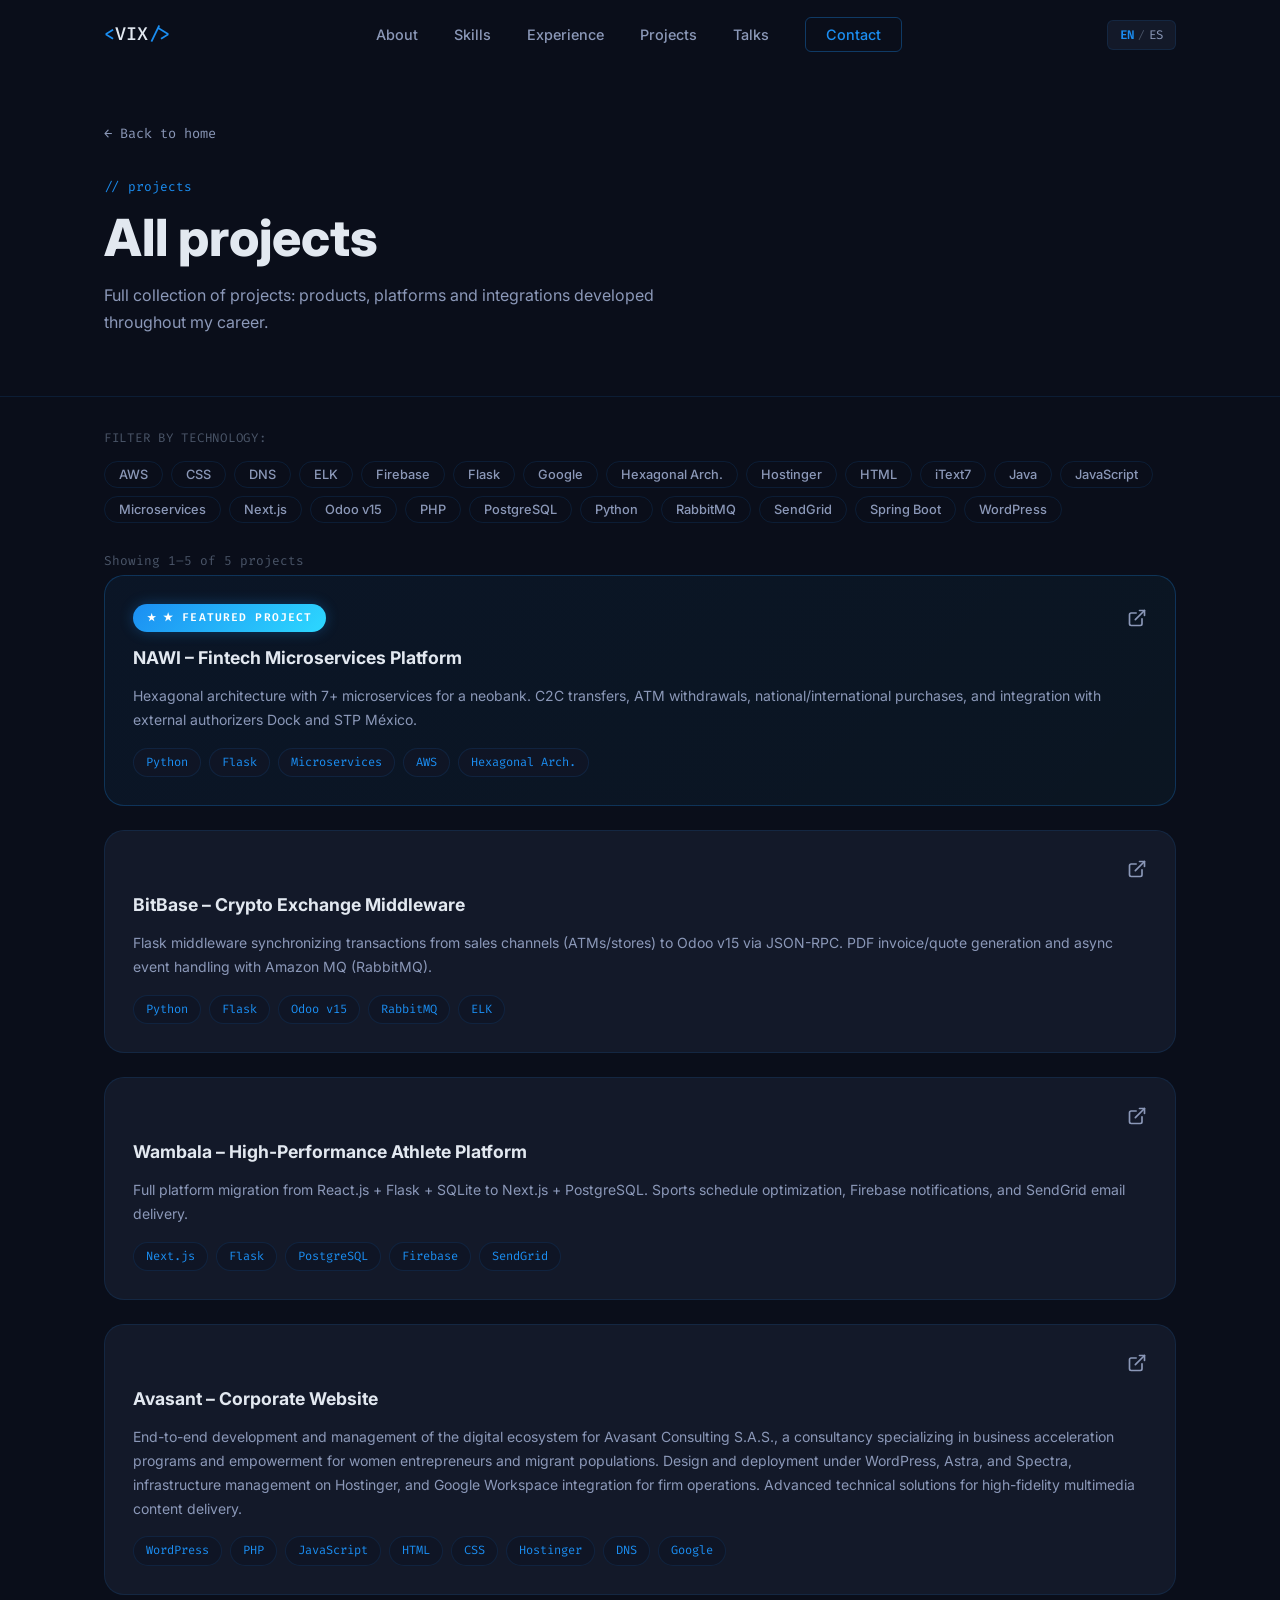
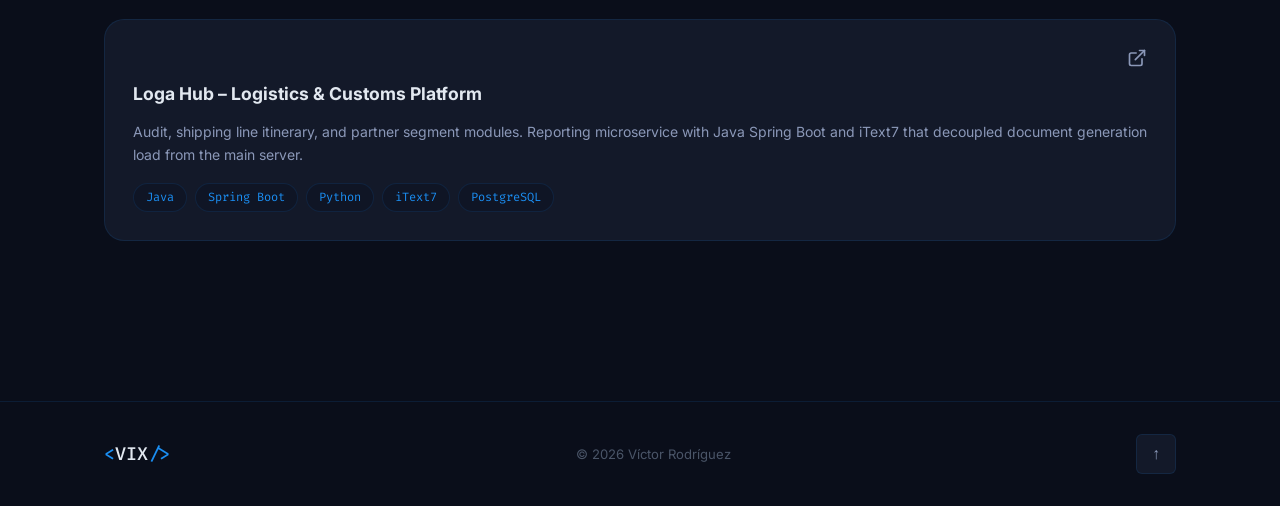
==== commit cba80dd2: "feat: Filters and sorting" ====
--- a/projects.html
+++ b/projects.html
@@ -51,11 +51,25 @@
     </div>
   </section>
 
-  <!-- ═══════════════════════════ PROJECTS GRID ═══════════════════════════ -->
+  <!-- ═══════════════════════════ MAIN ═══════════════════════════ -->
   <main>
     <div class="container">
-      <!-- Rendered by i18n.js — no data-limit means all projects are shown -->
-      <div class="projects-all__grid" id="projectsGrid"></div>
+
+      <!-- Tech filter chips -->
+      <div class="proj-filter-bar" id="projFilterBar">
+        <p class="proj-filter-bar__label" id="projFilterLabel"></p>
+        <div class="proj-filter-chips" id="projFilterChips"></div>
+      </div>
+
+      <!-- Results info -->
+      <p class="proj-results-info" id="projResultsInfo"></p>
+
+      <!-- Grid — uses a separate ID so renderProjects() in i18n.js is a no-op here -->
+      <div class="projects-all__grid" id="projectsAllGrid"></div>
+
+      <!-- Pagination -->
+      <div class="proj-pagination" id="projPagination"></div>
+
     </div>
   </main>
 
@@ -74,5 +88,193 @@
 
   <script src="i18n.js"></script>
   <script src="script.js"></script>
+  <script>
+  (function () {
+    /* ── Constants ─────────────────────────────────────────────── */
+    const PAGE_SIZE   = 5;
+    const REL_ORDER   = { featured: 0, relevant: 1, standard: 2 };
+    const externalIcon = `<svg viewBox="0 0 24 24" fill="none" stroke="currentColor" stroke-width="2"
+      stroke-linecap="round" stroke-linejoin="round">
+      <path d="M18 13v6a2 2 0 0 1-2 2H5a2 2 0 0 1-2-2V8a2 2 0 0 1 2-2h6"/>
+      <polyline points="15 3 21 3 21 9"/><line x1="10" y1="14" x2="21" y2="3"/></svg>`;
+
+    /* ── State ─────────────────────────────────────────────────── */
+    let activeTechs = new Set();
+    let currentPage = 1;
+
+    /* ── Helpers ───────────────────────────────────────────────── */
+    function ui() { return t('projects'); }
+
+    function sortedItems() {
+      const lang = window.currentLang || 'es';
+      return [...ui().items].sort((a, b) => {
+        const rDiff = (REL_ORDER[a.relevance] ?? 2) - (REL_ORDER[b.relevance] ?? 2);
+        if (rDiff !== 0) return rDiff;
+        return a.title.localeCompare(b.title, lang, { sensitivity: 'base' });
+      });
+    }
+
+    function filteredItems() {
+      const all = sortedItems();
+      if (activeTechs.size === 0) return all;
+      return all.filter(p => p.tech.some(tech => activeTechs.has(tech)));
+    }
+
+    function allTechs() {
+      const set = new Set();
+      ui().items.forEach(p => p.tech.forEach(t => set.add(t)));
+      return [...set].sort((a, b) => a.localeCompare(b));
+    }
+
+    /* ── Render filter chips ──────────────────────────────────── */
+    function renderFilters() {
+      const chips  = document.getElementById('projFilterChips');
+      const label  = document.getElementById('projFilterLabel');
+      if (!chips || !label) return;
+
+      label.textContent = ui().filter_label;
+
+      const techs = allTechs();
+      chips.innerHTML = techs.map(tech => `
+        <button class="proj-filter-chip${activeTechs.has(tech) ? ' active' : ''}"
+                data-tech="${tech}">${tech}</button>
+      `).join('') + (activeTechs.size > 0 ? `
+        <button class="proj-filter-chip proj-filter-chip--clear" id="clearFiltersBtn">
+          ✕ ${ui().clear_filters}
+        </button>` : '');
+
+      chips.querySelectorAll('.proj-filter-chip[data-tech]').forEach(btn => {
+        btn.addEventListener('click', () => {
+          const tech = btn.dataset.tech;
+          activeTechs.has(tech) ? activeTechs.delete(tech) : activeTechs.add(tech);
+          currentPage = 1;
+          render();
+        });
+      });
+
+      const clearBtn = chips.querySelector('#clearFiltersBtn');
+      if (clearBtn) {
+        clearBtn.addEventListener('click', () => {
+          activeTechs.clear();
+          currentPage = 1;
+          render();
+        });
+      }
+    }
+
+    /* ── Render grid ──────────────────────────────────────────── */
+    function renderGrid() {
+      const grid = document.getElementById('projectsAllGrid');
+      const info = document.getElementById('projResultsInfo');
+      if (!grid) return;
+
+      const items    = filteredItems();
+      const total    = items.length;
+      const start    = (currentPage - 1) * PAGE_SIZE;
+      const end      = Math.min(start + PAGE_SIZE, total);
+      const page     = items.slice(start, end);
+      const { featured_label, showing_pre, showing_mid, showing_post, no_results } = ui();
+
+      if (info) {
+        info.textContent = total > 0
+          ? `${showing_pre} ${start + 1}–${end} ${showing_mid} ${total} ${showing_post}`
+          : '';
+      }
+
+      if (page.length === 0) {
+        grid.innerHTML = `<p class="proj-no-results">${no_results}</p>`;
+        return;
+      }
+
+      grid.innerHTML = page.map(p => `
+        <article class="project-card ${p.relevance === 'featured' ? 'project-card--featured' : ''} reveal">
+          <div class="project-card__top">
+            ${p.relevance === 'featured'
+              ? `<span class="project-card__label">${featured_label}</span>`
+              : '<span></span>'}
+            <div class="project-card__links">
+              ${p.demo ? `<a href="${p.demo}" aria-label="Demo" target="_blank"
+                rel="noopener noreferrer">${externalIcon}</a>` : ''}
+            </div>
+          </div>
+          <h3 class="project-card__title">${p.title}</h3>
+          <p class="project-card__desc">${p.desc}</p>
+          <div class="project-card__tech">
+            ${p.tech.map(tag => `<span class="${activeTechs.has(tag) ? 'tech-active' : ''}">${tag}</span>`).join('')}
+          </div>
+        </article>
+      `).join('');
+
+      if (typeof observeRevealElements === 'function') observeRevealElements();
+    }
+
+    /* ── Render pagination ────────────────────────────────────── */
+    function renderPagination() {
+      const container = document.getElementById('projPagination');
+      if (!container) return;
+
+      const total     = filteredItems().length;
+      const totalPages = Math.ceil(total / PAGE_SIZE);
+      const { prev, next } = ui();
+
+      if (totalPages <= 1) { container.innerHTML = ''; return; }
+
+      // Build page number list with ellipsis
+      const pages = [];
+      for (let i = 1; i <= totalPages; i++) {
+        if (i === 1 || i === totalPages || Math.abs(i - currentPage) <= 1) {
+          pages.push(i);
+        } else if (pages[pages.length - 1] !== '…') {
+          pages.push('…');
+        }
+      }
+
+      const btns = pages.map(p => {
+        if (p === '…') return `<span class="proj-page-ellipsis">…</span>`;
+        return `<button class="proj-page-btn${p === currentPage ? ' active' : ''}"
+                        data-page="${p}">${p}</button>`;
+      }).join('');
+
+      container.innerHTML = `
+        <button class="proj-page-btn" data-page="${currentPage - 1}"
+                ${currentPage === 1 ? 'disabled' : ''}>${prev}</button>
+        ${btns}
+        <button class="proj-page-btn" data-page="${currentPage + 1}"
+                ${currentPage === totalPages ? 'disabled' : ''}>${next}</button>`;
+
+      container.querySelectorAll('.proj-page-btn[data-page]').forEach(btn => {
+        btn.addEventListener('click', () => {
+          const p = parseInt(btn.dataset.page);
+          if (!isNaN(p) && p >= 1 && p <= totalPages) {
+            currentPage = p;
+            render();
+            window.scrollTo({ top: 0, behavior: 'smooth' });
+          }
+        });
+      });
+    }
+
+    /* ── Full render ──────────────────────────────────────────── */
+    function render() {
+      renderFilters();
+      renderGrid();
+      renderPagination();
+    }
+
+    /* ── Init ─────────────────────────────────────────────────── */
+    document.addEventListener('DOMContentLoaded', () => {
+      render();
+
+      // Re-render on language switch
+      const origApply = window.applyTranslations;
+      if (origApply) {
+        window.applyTranslations = function (...args) {
+          origApply.apply(this, args);
+          render();
+        };
+      }
+    });
+  })();
+  </script>
 </body>
 </html>
--- a/styles.css
+++ b/styles.css
@@ -972,7 +972,135 @@
   display: grid;
   grid-template-columns: 1fr;
   gap: 24px;
-  padding: 48px 0 80px;
+  padding-bottom: 40px;
+}
+
+/* ── Tech filter bar ─────────────────────────────────────── */
+.proj-filter-bar {
+  padding: 32px 0 8px;
+}
+
+.proj-filter-bar__label {
+  font-size: 0.78rem;
+  font-family: var(--font-mono);
+  color: var(--color-text-faint);
+  text-transform: uppercase;
+  letter-spacing: 0.06em;
+  margin-bottom: 12px;
+}
+
+.proj-filter-chips {
+  display: flex;
+  flex-wrap: wrap;
+  gap: 8px;
+  align-items: center;
+}
+
+.proj-filter-chip {
+  padding: 5px 14px;
+  border: 1px solid var(--color-border);
+  border-radius: 100px;
+  background: transparent;
+  color: var(--color-text-muted);
+  font-family: var(--font-sans);
+  font-size: 0.8rem;
+  font-weight: 500;
+  cursor: pointer;
+  transition: var(--transition);
+  white-space: nowrap;
+}
+
+.proj-filter-chip:hover {
+  border-color: var(--color-primary);
+  color: var(--color-primary);
+}
+
+.proj-filter-chip.active {
+  background: var(--color-primary);
+  border-color: var(--color-primary);
+  color: #fff;
+  box-shadow: 0 0 12px var(--color-primary-glow);
+}
+
+.proj-filter-chip--clear {
+  border-color: transparent;
+  color: var(--color-text-faint);
+  font-size: 0.75rem;
+}
+
+.proj-filter-chip--clear:hover {
+  color: #e05252;
+  border-color: rgba(224, 82, 82, 0.3);
+}
+
+/* ── Results info ────────────────────────────────────────── */
+.proj-results-info {
+  font-size: 0.8rem;
+  font-family: var(--font-mono);
+  color: var(--color-text-faint);
+  padding: 20px 0 4px;
+}
+
+/* ── Pagination ──────────────────────────────────────────── */
+.proj-pagination {
+  display: flex;
+  align-items: center;
+  justify-content: center;
+  gap: 6px;
+  padding: 40px 0 80px;
+  flex-wrap: wrap;
+}
+
+.proj-page-btn {
+  min-width: 38px;
+  height: 38px;
+  padding: 0 10px;
+  border: 1px solid var(--color-border);
+  border-radius: var(--radius-sm);
+  background: transparent;
+  color: var(--color-text-muted);
+  font-family: var(--font-mono);
+  font-size: 0.82rem;
+  cursor: pointer;
+  transition: var(--transition);
+  display: inline-flex;
+  align-items: center;
+  justify-content: center;
+  white-space: nowrap;
+}
+
+.proj-page-btn:hover:not(:disabled) {
+  border-color: var(--color-primary);
+  color: var(--color-primary);
+}
+
+.proj-page-btn.active {
+  background: var(--color-primary);
+  border-color: var(--color-primary);
+  color: #fff;
+  box-shadow: 0 0 12px var(--color-primary-glow);
+  font-weight: 600;
+}
+
+.proj-page-btn:disabled {
+  opacity: 0.3;
+  cursor: not-allowed;
+}
+
+.proj-page-ellipsis {
+  color: var(--color-text-faint);
+  font-family: var(--font-mono);
+  font-size: 0.82rem;
+  padding: 0 4px;
+}
+
+/* ── No results ──────────────────────────────────────────── */
+.proj-no-results {
+  grid-column: 1 / -1;
+  padding: 64px 24px;
+  text-align: center;
+  color: var(--color-text-muted);
+  font-size: 0.95rem;
 }
 
 .project-card {
@@ -1080,6 +1208,13 @@
   font-size: 0.75rem;
   font-family: var(--font-mono);
   color: var(--color-primary);
+  transition: var(--transition);
+}
+
+.project-card__tech span.tech-active {
+  background: var(--color-primary-dim);
+  border-color: var(--color-primary);
+  color: var(--color-accent);
 }
 
 .project-card:nth-child(2) { transition-delay: 0.1s; }
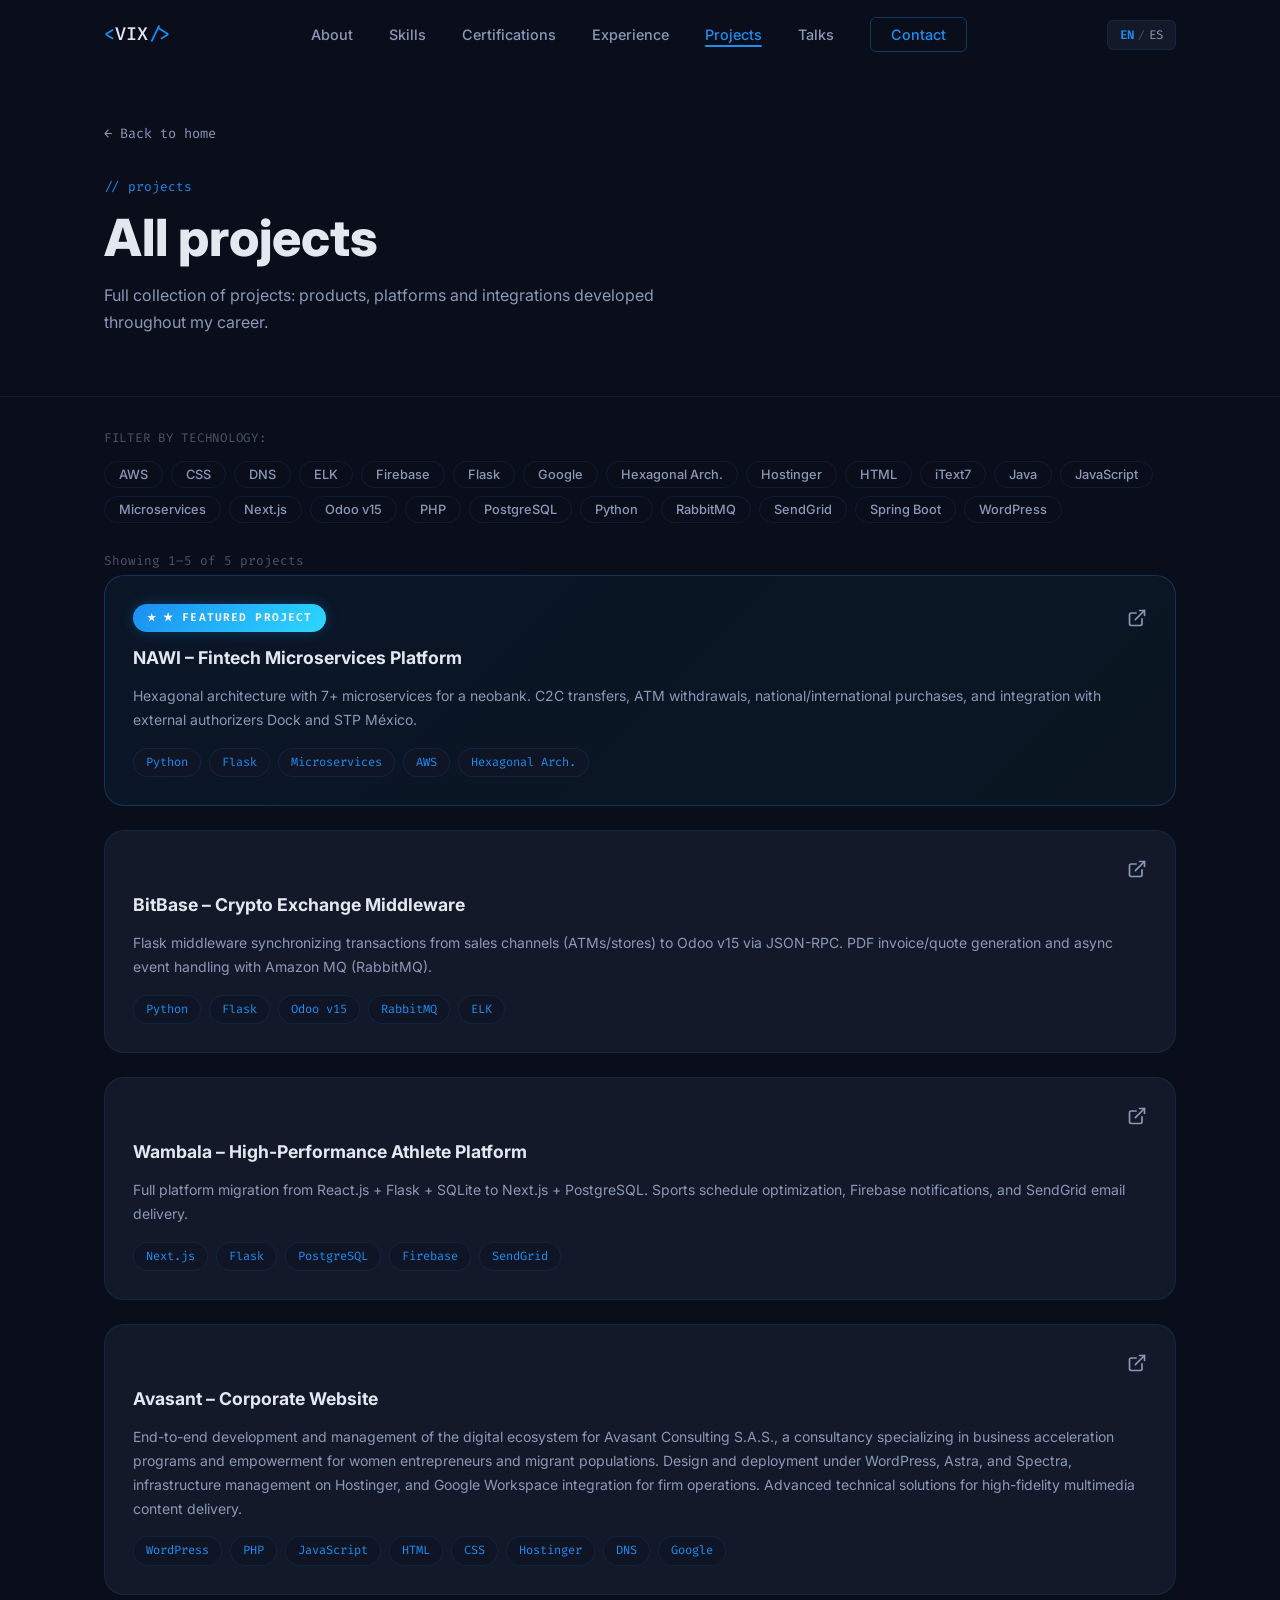
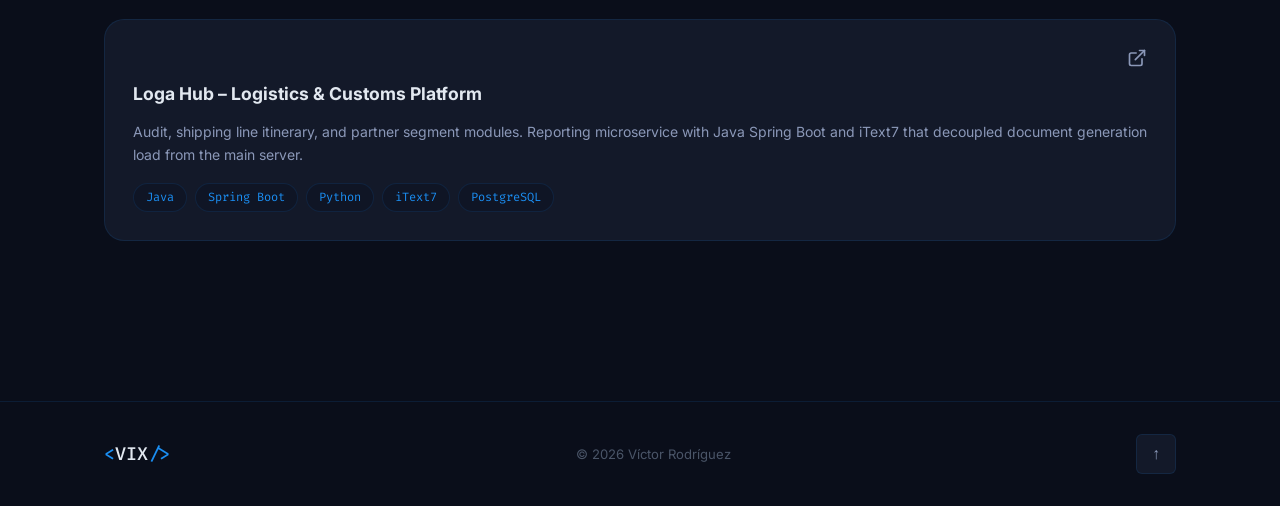
==== commit b33a500f: "fix: Talk section and redirect other pages" ====
--- a/projects.html
+++ b/projects.html
@@ -21,8 +21,9 @@
       <ul class="nav__links" id="navLinks">
         <li><a href="index.html#about"      class="nav__link" data-i18n="nav.about">Sobre mí</a></li>
         <li><a href="index.html#skills"     class="nav__link" data-i18n="nav.skills">Habilidades</a></li>
+        <li><a href="index.html#certs"      class="nav__link" data-i18n="nav.certs">Certificaciones</a></li>
         <li><a href="index.html#experience" class="nav__link" data-i18n="nav.experience">Experiencia</a></li>
-        <li><a href="index.html#projects"   class="nav__link" data-i18n="nav.projects">Proyectos</a></li>
+        <li><a href="projects.html"         class="nav__link nav__link--active" data-i18n="nav.projects">Proyectos</a></li>
         <li><a href="talks.html"            class="nav__link" data-i18n="nav.talks">Charlas</a></li>
         <li><a href="index.html#contact"    class="nav__link nav__link--cta" data-i18n="nav.contact">Contacto</a></li>
       </ul>
--- a/styles.css
+++ b/styles.css
@@ -286,6 +286,14 @@
 .nav__link--cta::after { display: none; }
 .nav__link--cta:hover {
   background: var(--color-primary-dim);
+}
+
+.nav__link--active {
+  color: var(--color-primary) !important;
+}
+.nav__link--active::after {
+  width: 100% !important;
+  background: var(--color-primary);
 }
 
 .nav__toggle {
@@ -1818,25 +1826,30 @@
   display: flex;
   flex-direction: column;
   gap: 40px;
-  max-width: 720px;
+  align-items: center;
+  text-align: center;
 }
 
 .talks-teaser__desc {
   font-size: 1.05rem;
   color: var(--color-text-muted);
   line-height: 1.8;
+  max-width: 640px;
 }
 
 .talks-teaser__stats {
   display: flex;
   gap: 48px;
   flex-wrap: wrap;
+  justify-content: center;
 }
 
 .talks-teaser__stat {
   display: flex;
   flex-direction: column;
   gap: 4px;
+  align-items: center;
+  text-align: center;
 }
 
 .talks-teaser__stat-num {
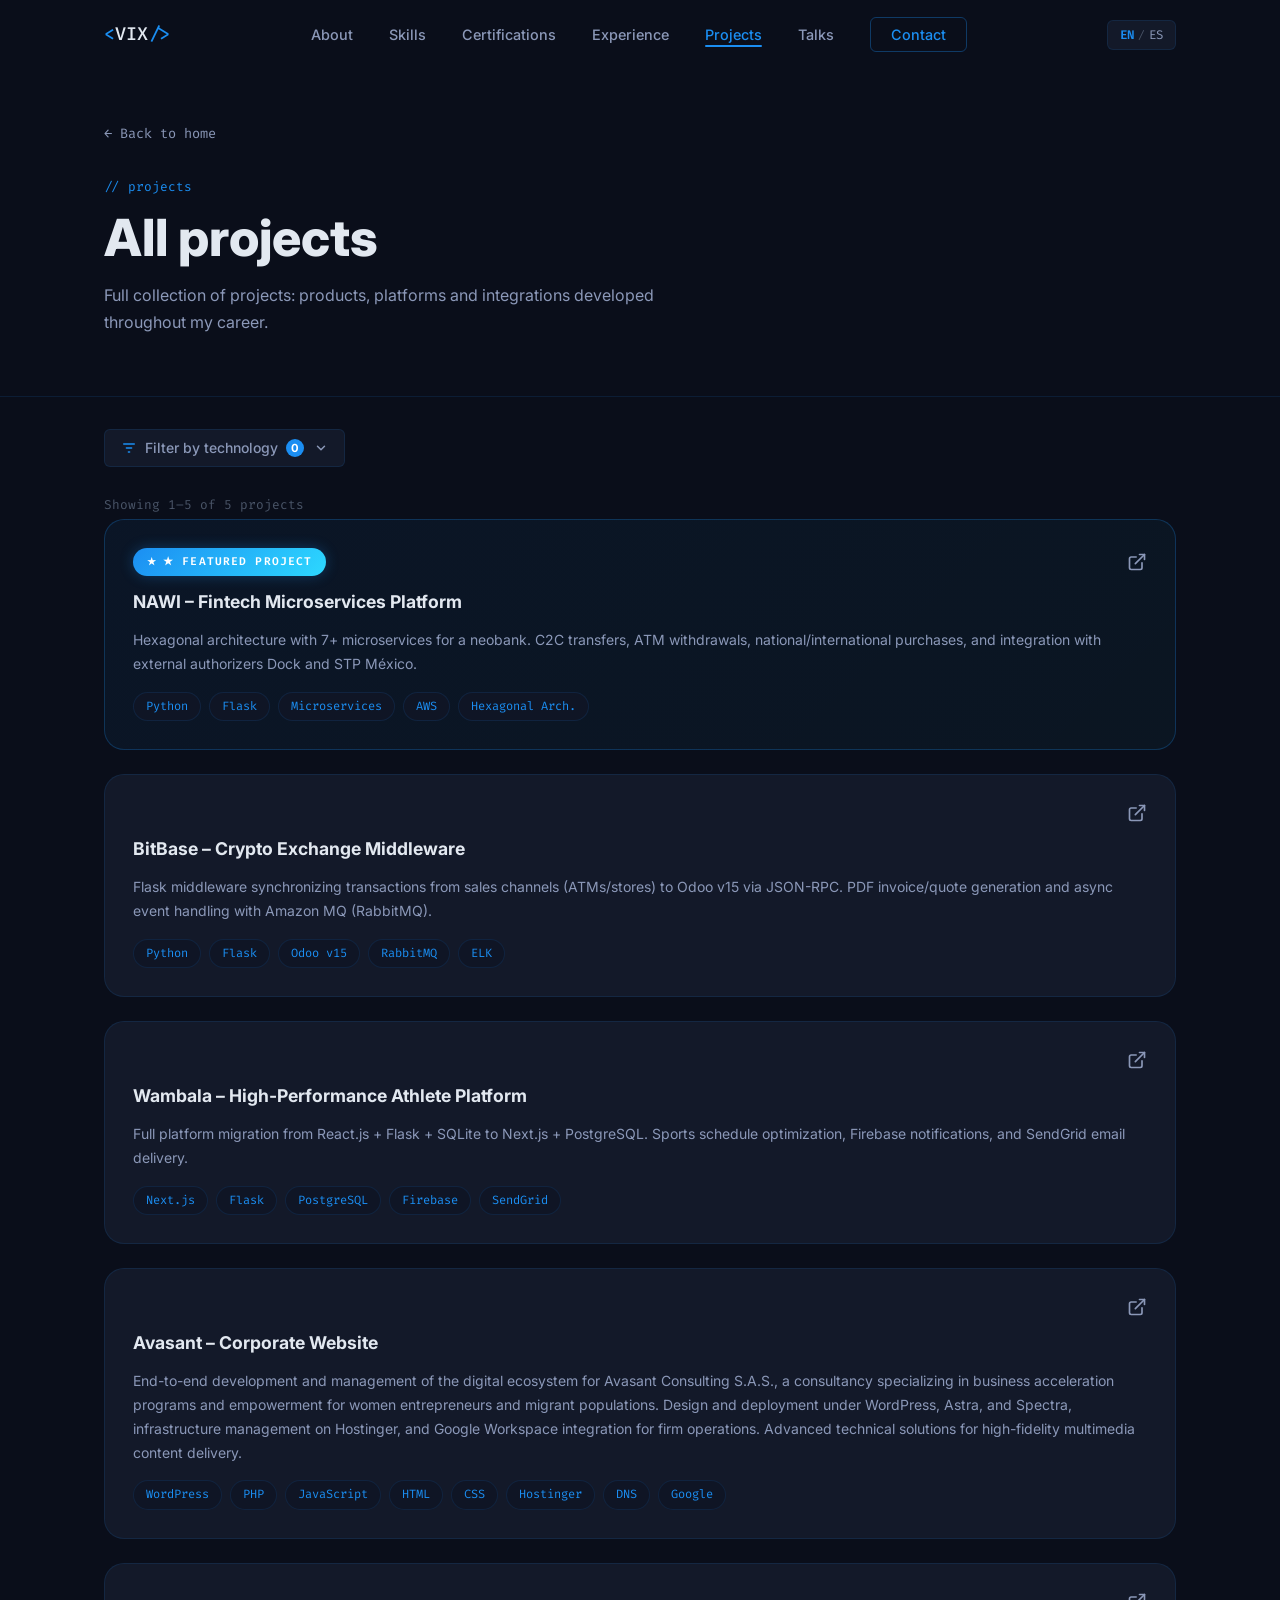
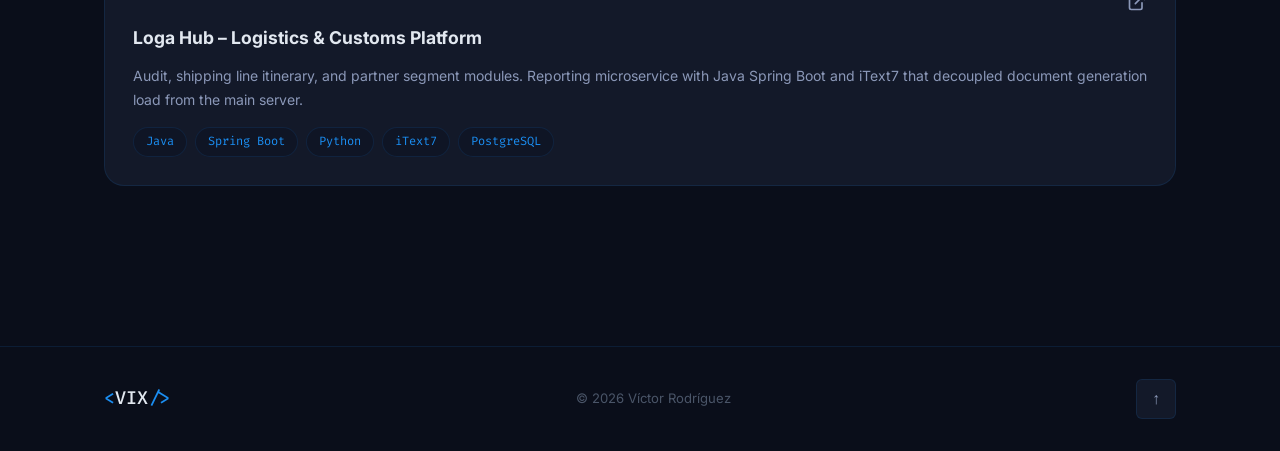
==== commit bcd5a77d: "fix: Tech filter in Projects page" ====
--- a/projects.html
+++ b/projects.html
@@ -56,10 +56,27 @@
   <main>
     <div class="container">
 
-      <!-- Tech filter chips -->
+      <!-- Tech filter dropdown -->
       <div class="proj-filter-bar" id="projFilterBar">
-        <p class="proj-filter-bar__label" id="projFilterLabel"></p>
-        <div class="proj-filter-chips" id="projFilterChips"></div>
+        <div class="proj-dropdown" id="projDropdown">
+          <button class="proj-dropdown__trigger" id="projDropdownTrigger" aria-haspopup="listbox" aria-expanded="false">
+            <svg class="proj-dropdown__icon" viewBox="0 0 24 24" fill="none" stroke="currentColor" stroke-width="2" stroke-linecap="round" stroke-linejoin="round">
+              <line x1="4" y1="6" x2="20" y2="6"/><line x1="8" y1="12" x2="16" y2="12"/><line x1="11" y1="18" x2="13" y2="18"/>
+            </svg>
+            <span id="projDropdownLabel"></span>
+            <span class="proj-dropdown__badge" id="projDropdownBadge" hidden>0</span>
+            <svg class="proj-dropdown__chevron" viewBox="0 0 24 24" fill="none" stroke="currentColor" stroke-width="2.5" stroke-linecap="round" stroke-linejoin="round">
+              <polyline points="6 9 12 15 18 9"/>
+            </svg>
+          </button>
+          <div class="proj-dropdown__menu" id="projDropdownMenu" role="listbox" aria-multiselectable="true">
+            <ul id="projDropdownOptions"></ul>
+            <div class="proj-dropdown__footer" id="projDropdownFooter">
+              <button class="proj-dropdown__clear" id="projDropdownClear" hidden></button>
+              <button class="proj-dropdown__apply" id="projDropdownApply"></button>
+            </div>
+          </div>
+        </div>
       </div>
 
       <!-- Results info -->
@@ -100,8 +117,9 @@
       <polyline points="15 3 21 3 21 9"/><line x1="10" y1="14" x2="21" y2="3"/></svg>`;
 
     /* ── State ─────────────────────────────────────────────────── */
-    let activeTechs = new Set();
-    let currentPage = 1;
+    let activeTechs  = new Set(); // applied filter
+    let pendingTechs = new Set(); // staged inside dropdown (not yet applied)
+    let currentPage  = 1;
 
     /* ── Helpers ───────────────────────────────────────────────── */
     function ui() { return t('projects'); }
@@ -118,7 +136,8 @@
     function filteredItems() {
       const all = sortedItems();
       if (activeTechs.size === 0) return all;
-      return all.filter(p => p.tech.some(tech => activeTechs.has(tech)));
+      // AND: show only projects that include ALL selected techs
+      return all.filter(p => [...activeTechs].every(tech => p.tech.includes(tech)));
     }
 
     function allTechs() {
@@ -127,40 +146,102 @@
       return [...set].sort((a, b) => a.localeCompare(b));
     }
 
-    /* ── Render filter chips ──────────────────────────────────── */
+    /* ── Dropdown ──────────────────────────────────────────────── */
+    let dropdownSetup = false;
+
+    function closeDropdown() {
+      const el = document.getElementById('projDropdown');
+      const tr = document.getElementById('projDropdownTrigger');
+      if (el) el.classList.remove('open');
+      if (tr) tr.setAttribute('aria-expanded', 'false');
+    }
+
+    function renderOptions() {
+      const optsList = document.getElementById('projDropdownOptions');
+      const clearBtn = document.getElementById('projDropdownClear');
+      if (!optsList) return;
+
+      if (clearBtn) clearBtn.hidden = pendingTechs.size === 0;
+
+      optsList.innerHTML = allTechs().map(tech => {
+        const sel = pendingTechs.has(tech);
+        return `<li class="proj-dropdown__option${sel ? ' selected' : ''}"
+                    role="option" aria-selected="${sel}" data-tech="${tech}">
+                  <span class="proj-dropdown__checkbox"></span>${tech}</li>`;
+      }).join('');
+
+      optsList.querySelectorAll('.proj-dropdown__option').forEach(li => {
+        li.addEventListener('click', () => {
+          const tech = li.dataset.tech;
+          if (pendingTechs.has(tech)) {
+            pendingTechs.delete(tech);
+            li.classList.remove('selected');
+            li.setAttribute('aria-selected', 'false');
+          } else {
+            pendingTechs.add(tech);
+            li.classList.add('selected');
+            li.setAttribute('aria-selected', 'true');
+          }
+          if (clearBtn) clearBtn.hidden = pendingTechs.size === 0;
+        });
+      });
+    }
+
+    function setupDropdown() {
+      if (dropdownSetup) return;
+      dropdownSetup = true;
+
+      const dropdown = document.getElementById('projDropdown');
+      const trigger  = document.getElementById('projDropdownTrigger');
+      const menu     = document.getElementById('projDropdownMenu');
+      const clearBtn = document.getElementById('projDropdownClear');
+      const applyBtn = document.getElementById('projDropdownApply');
+      if (!dropdown || !trigger || !menu) return;
+
+      // All clicks inside the menu stay inside — never reach document
+      menu.addEventListener('click', e => e.stopPropagation());
+
+      trigger.addEventListener('click', e => {
+        e.stopPropagation();
+        if (dropdown.classList.contains('open')) {
+          closeDropdown();
+        } else {
+          // Sync pending to current applied state every time it opens
+          pendingTechs = new Set(activeTechs);
+          renderOptions();
+          dropdown.classList.add('open');
+          trigger.setAttribute('aria-expanded', 'true');
+        }
+      });
+
+      clearBtn.addEventListener('click', () => {
+        pendingTechs.clear();
+        renderOptions();
+      });
+
+      applyBtn.addEventListener('click', () => {
+        activeTechs = new Set(pendingTechs);
+        currentPage = 1;
+        closeDropdown();
+        render();
+      });
+
+      document.addEventListener('click', () => closeDropdown());
+    }
+
+    /* ── Render trigger badge & button labels ─────────────────── */
     function renderFilters() {
-      const chips  = document.getElementById('projFilterChips');
-      const label  = document.getElementById('projFilterLabel');
-      if (!chips || !label) return;
-
-      label.textContent = ui().filter_label;
-
-      const techs = allTechs();
-      chips.innerHTML = techs.map(tech => `
-        <button class="proj-filter-chip${activeTechs.has(tech) ? ' active' : ''}"
-                data-tech="${tech}">${tech}</button>
-      `).join('') + (activeTechs.size > 0 ? `
-        <button class="proj-filter-chip proj-filter-chip--clear" id="clearFiltersBtn">
-          ✕ ${ui().clear_filters}
-        </button>` : '');
-
-      chips.querySelectorAll('.proj-filter-chip[data-tech]').forEach(btn => {
-        btn.addEventListener('click', () => {
-          const tech = btn.dataset.tech;
-          activeTechs.has(tech) ? activeTechs.delete(tech) : activeTechs.add(tech);
-          currentPage = 1;
-          render();
-        });
-      });
-
-      const clearBtn = chips.querySelector('#clearFiltersBtn');
-      if (clearBtn) {
-        clearBtn.addEventListener('click', () => {
-          activeTechs.clear();
-          currentPage = 1;
-          render();
-        });
-      }
+      setupDropdown();
+
+      const labelEl = document.getElementById('projDropdownLabel');
+      const badgeEl = document.getElementById('projDropdownBadge');
+      const applyBtn = document.getElementById('projDropdownApply');
+      const clearBtn = document.getElementById('projDropdownClear');
+
+      if (labelEl)  labelEl.textContent  = ui().filter_label;
+      if (applyBtn) applyBtn.textContent  = ui().filter_apply || 'Aplicar';
+      if (clearBtn) clearBtn.textContent  = `✕ ${ui().clear_filters}`;
+      if (badgeEl)  { badgeEl.textContent = activeTechs.size; badgeEl.hidden = activeTechs.size === 0; }
     }
 
     /* ── Render grid ──────────────────────────────────────────── */
--- a/styles.css
+++ b/styles.css
@@ -988,57 +988,203 @@
   padding: 32px 0 8px;
 }
 
-.proj-filter-bar__label {
-  font-size: 0.78rem;
-  font-family: var(--font-mono);
-  color: var(--color-text-faint);
-  text-transform: uppercase;
-  letter-spacing: 0.06em;
-  margin-bottom: 12px;
-}
-
-.proj-filter-chips {
-  display: flex;
-  flex-wrap: wrap;
+/* ── Dropdown ──────────────────────────────────────────────── */
+.proj-dropdown {
+  position: relative;
+  display: inline-block;
+}
+
+.proj-dropdown__trigger {
+  display: inline-flex;
+  align-items: center;
   gap: 8px;
-  align-items: center;
-}
-
-.proj-filter-chip {
-  padding: 5px 14px;
+  padding: 9px 16px;
+  background: var(--color-bg-card);
   border: 1px solid var(--color-border);
-  border-radius: 100px;
-  background: transparent;
+  border-radius: var(--radius-sm);
   color: var(--color-text-muted);
   font-family: var(--font-sans);
-  font-size: 0.8rem;
+  font-size: 0.875rem;
   font-weight: 500;
   cursor: pointer;
   transition: var(--transition);
+  user-select: none;
   white-space: nowrap;
 }
 
-.proj-filter-chip:hover {
+.proj-dropdown__trigger:hover,
+.proj-dropdown.open .proj-dropdown__trigger {
   border-color: var(--color-primary);
-  color: var(--color-primary);
-}
-
-.proj-filter-chip.active {
+  color: var(--color-text);
+}
+
+.proj-dropdown__icon {
+  width: 16px;
+  height: 16px;
+  flex-shrink: 0;
+  color: var(--color-primary);
+}
+
+.proj-dropdown__chevron {
+  width: 14px;
+  height: 14px;
+  flex-shrink: 0;
+  transition: transform 0.2s ease;
+  margin-left: 2px;
+}
+
+.proj-dropdown.open .proj-dropdown__chevron {
+  transform: rotate(180deg);
+}
+
+.proj-dropdown__badge {
+  display: inline-flex;
+  align-items: center;
+  justify-content: center;
+  min-width: 18px;
+  height: 18px;
+  padding: 0 5px;
+  border-radius: 100px;
+  background: var(--color-primary);
+  color: #fff;
+  font-size: 0.7rem;
+  font-weight: 700;
+}
+
+.proj-dropdown__menu {
+  position: absolute;
+  top: calc(100% + 6px);
+  left: 0;
+  min-width: 220px;
+  max-width: 320px;
+  background: var(--color-bg-card);
+  border: 1px solid var(--color-border);
+  border-radius: var(--radius-sm);
+  box-shadow: 0 8px 24px rgba(0,0,0,0.35);
+  z-index: 200;
+  overflow: hidden;
+  opacity: 0;
+  transform: translateY(-6px);
+  pointer-events: none;
+  transition: opacity 0.15s ease, transform 0.15s ease;
+}
+
+.proj-dropdown.open .proj-dropdown__menu {
+  opacity: 1;
+  transform: translateY(0);
+  pointer-events: all;
+}
+
+.proj-dropdown__menu ul {
+  list-style: none;
+  margin: 0;
+  padding: 6px 0;
+  max-height: 260px;
+  overflow-y: auto;
+}
+
+.proj-dropdown__menu ul::-webkit-scrollbar { width: 4px; }
+.proj-dropdown__menu ul::-webkit-scrollbar-track { background: transparent; }
+.proj-dropdown__menu ul::-webkit-scrollbar-thumb { background: var(--color-border); border-radius: 2px; }
+
+.proj-dropdown__option {
+  display: flex;
+  align-items: center;
+  gap: 10px;
+  padding: 8px 14px;
+  cursor: pointer;
+  font-size: 0.875rem;
+  color: var(--color-text-muted);
+  transition: background 0.12s;
+  user-select: none;
+}
+
+.proj-dropdown__option:hover {
+  background: var(--color-primary-dim);
+  color: var(--color-text);
+}
+
+.proj-dropdown__option.selected {
+  color: var(--color-primary);
+  font-weight: 500;
+}
+
+.proj-dropdown__checkbox {
+  width: 16px;
+  height: 16px;
+  border: 1.5px solid var(--color-border);
+  border-radius: 4px;
+  flex-shrink: 0;
+  display: flex;
+  align-items: center;
+  justify-content: center;
+  transition: var(--transition);
+  background: transparent;
+}
+
+.proj-dropdown__option.selected .proj-dropdown__checkbox {
   background: var(--color-primary);
   border-color: var(--color-primary);
+}
+
+.proj-dropdown__checkbox::after {
+  content: '';
+  width: 9px;
+  height: 5px;
+  border-left: 2px solid #fff;
+  border-bottom: 2px solid #fff;
+  transform: rotate(-45deg) translateY(-1px);
+  opacity: 0;
+  transition: opacity 0.1s;
+}
+
+.proj-dropdown__option.selected .proj-dropdown__checkbox::after {
+  opacity: 1;
+}
+
+.proj-dropdown__footer {
+  display: flex;
+  align-items: center;
+  justify-content: space-between;
+  gap: 8px;
+  padding: 10px 14px;
+  border-top: 1px solid var(--color-border);
+}
+
+.proj-dropdown__apply {
+  flex: 1;
+  padding: 7px 14px;
+  background: var(--color-primary);
+  border: none;
+  border-radius: var(--radius-sm);
   color: #fff;
-  box-shadow: 0 0 12px var(--color-primary-glow);
-}
-
-.proj-filter-chip--clear {
-  border-color: transparent;
-  color: var(--color-text-faint);
-  font-size: 0.75rem;
-}
-
-.proj-filter-chip--clear:hover {
+  font-family: var(--font-sans);
+  font-size: 0.82rem;
+  font-weight: 600;
+  cursor: pointer;
+  transition: var(--transition);
+}
+
+.proj-dropdown__apply:hover {
+  filter: brightness(1.12);
+}
+
+.proj-dropdown__clear {
+  background: none;
+  border: 1px solid var(--color-border);
+  border-radius: var(--radius-sm);
+  color: var(--color-text-muted);
+  font-size: 0.8rem;
+  font-family: var(--font-sans);
+  cursor: pointer;
+  padding: 6px 10px;
+  transition: var(--transition);
+  white-space: nowrap;
+}
+
+.proj-dropdown__clear:hover {
+  border-color: #e05252;
   color: #e05252;
-  border-color: rgba(224, 82, 82, 0.3);
 }
 
 /* ── Results info ────────────────────────────────────────── */
